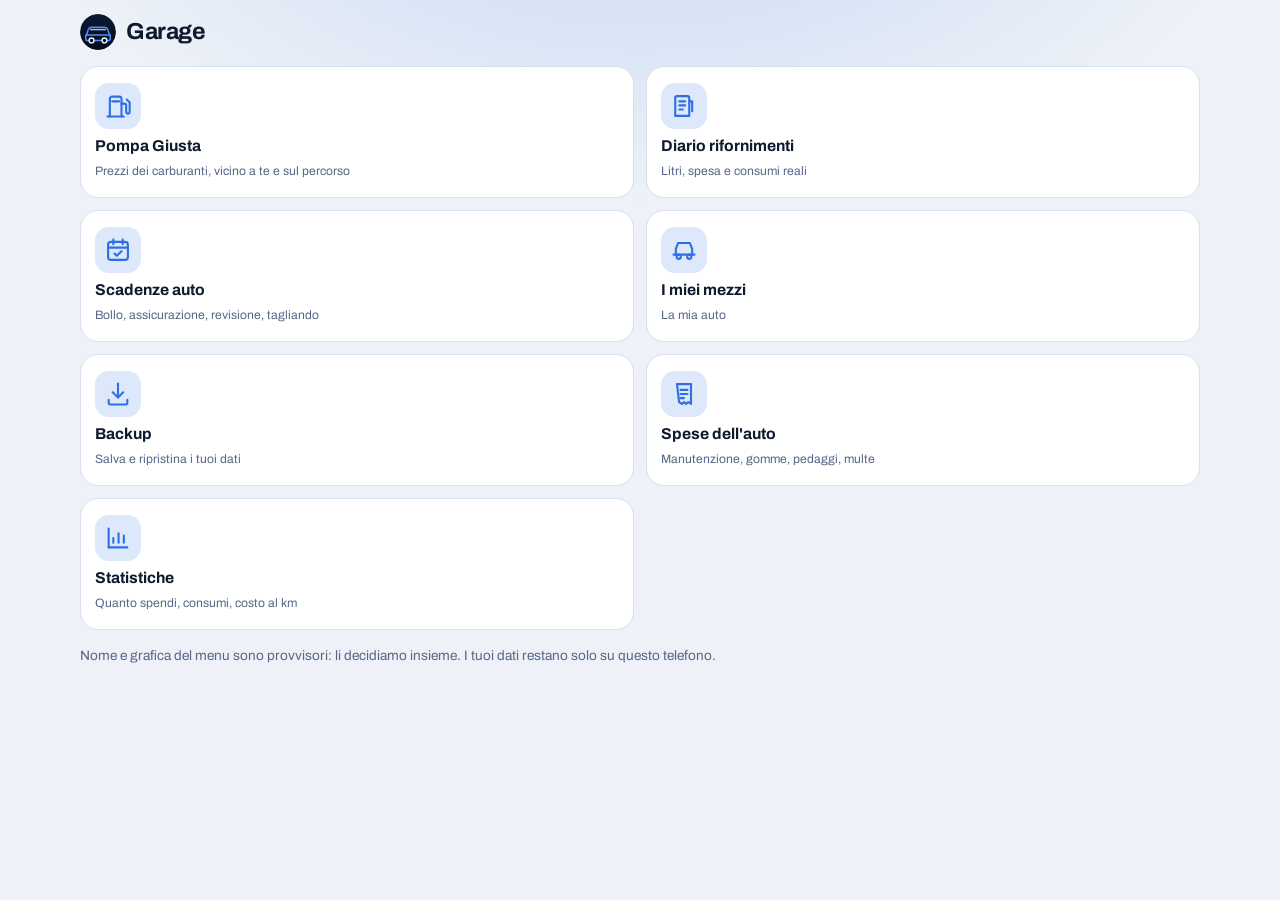
==== garage/index.html @ 1096a1ea "Garage: Rinnovata registra la spesa collegata Co-Authored-By: Claude Sonnet 5.5 <noreply@anthropic.c" ====
<!doctype html>
<html lang="it">
<head>
<meta charset="utf-8">
<meta name="viewport" content="width=device-width,initial-scale=1,viewport-fit=cover">
<title>Garage</title>
<meta name="description" content="Il tuo ambiente per auto e moto: scadenze, carburante e altro.">
<meta name="theme-color" content="#070c16">
<link rel="manifest" href="manifest.webmanifest">
<link rel="icon" href="icon.svg" type="image/svg+xml">
<link rel="apple-touch-icon" href="icons/apple-touch-icon.png">
<meta name="apple-mobile-web-app-title" content="Garage">
<link rel="preload" href="../fonts/archivo-latin-400-normal.woff2" as="font" type="font/woff2" crossorigin>
<link rel="preload" href="../fonts/archivo-latin-600-normal.woff2" as="font" type="font/woff2" crossorigin>
<script>
/* stessi colori scelti in Pompa Giusta (stesso telefono, stessa memoria) */
(function(){var m='auto',a='blu';try{var t=JSON.parse(localStorage.getItem('pg.theme')||'{}');if(t.mode)m=t.mode;if(t.accent)a=t.accent}catch(e){}
var d=m==='auto'?(window.matchMedia&&matchMedia('(prefers-color-scheme: light)').matches?'light':'dark'):m;
var r=document.documentElement;r.dataset.theme=d;r.dataset.accent=a})();
</script>
<link rel="stylesheet" href="../style.css">
<link rel="stylesheet" href="garage.css">
</head>
<body class="gg">
<div class="wrap">
  <header class="top">
    <h1><img class="logo" src="icon.svg" alt="" width="36" height="36"><span id="ggTitle">Garage</span></h1>
    <button class="icon-btn" id="btnBack" type="button" aria-label="Torna al menu" hidden><svg viewBox="0 0 24 24" width="20" height="20" fill="none" stroke="currentColor" stroke-width="2" stroke-linecap="round" stroke-linejoin="round" aria-hidden="true"><path d="M15 5l-7 7 7 7"/></svg></button>
  </header>

  <!-- MENU -->
  <section id="vMenu" class="gview">
    <p class="hint" id="menuAlert" hidden></p>
    <div class="gtiles">
      <a class="gtile" href="../">
        <span class="gi"><svg viewBox="0 0 24 24" width="28" height="28" fill="none" stroke="currentColor" stroke-width="1.8" stroke-linecap="round" stroke-linejoin="round" aria-hidden="true"><path d="M5 21V6a2 2 0 0 1 2-2h6a2 2 0 0 1 2 2v15"/><path d="M3 21h14"/><path d="M7 8h6"/><path d="M15 10h2.5a1.5 1.5 0 0 1 1.5 1.5V17a1.5 1.5 0 0 0 3 0V9l-2.5-2.5"/></svg></span>
        <b>Pompa Giusta</b><small>Prezzi dei carburanti, vicino a te e sul percorso</small>
      </a>
      <a class="gtile" href="#diario" id="tileDiario">
        <span class="gi"><svg viewBox="0 0 24 24" width="28" height="28" fill="none" stroke="currentColor" stroke-width="1.8" stroke-linecap="round" stroke-linejoin="round" aria-hidden="true"><path d="M6 3.5h9a1.5 1.5 0 0 1 1.5 1.5v15.5H4.5V5A1.5 1.5 0 0 1 6 3.5z"/><path d="M8 8h5M8 11.5h5M8 15h3"/><path d="M16.5 8H19v8.5"/></svg></span>
        <b>Diario rifornimenti</b><small id="diaSub">Litri, spesa e consumi reali</small>
      </a>
      <a class="gtile" href="#scadenze" id="tileScad">
        <span class="gi"><svg viewBox="0 0 24 24" width="28" height="28" fill="none" stroke="currentColor" stroke-width="1.8" stroke-linecap="round" stroke-linejoin="round" aria-hidden="true"><rect x="3.5" y="5" width="17" height="15.5" rx="2.5"/><path d="M8 3v4M16 3v4M3.5 10h17"/><path d="M9 15l2 2 4-4"/></svg></span>
        <b>Scadenze auto</b><small id="scadSub">Bollo, assicurazione, revisione, tagliando</small><em class="badge" id="scadBadge" hidden></em>
      </a>
      <a class="gtile" href="#mezzi" id="tileMezzi">
        <span class="gi"><svg viewBox="0 0 24 24" width="28" height="28" fill="none" stroke="currentColor" stroke-width="1.8" stroke-linecap="round" stroke-linejoin="round" aria-hidden="true"><path d="M5 16v-5l2-5h10l2 5v5"/><path d="M3 16h18"/><circle cx="7.5" cy="17.8" r="1.8"/><circle cx="16.5" cy="17.8" r="1.8"/></svg></span>
        <b>I miei mezzi</b><small id="mezziSub">Auto e moto</small>
      </a>
      <a class="gtile" href="#backup">
        <span class="gi"><svg viewBox="0 0 24 24" width="28" height="28" fill="none" stroke="currentColor" stroke-width="1.8" stroke-linecap="round" stroke-linejoin="round" aria-hidden="true"><path d="M12 3v12"/><path d="M7.5 10.5L12 15l4.5-4.5"/><path d="M4 17v2.5A1.5 1.5 0 0 0 5.5 21h13a1.5 1.5 0 0 0 1.5-1.5V17"/></svg></span>
        <b>Backup</b><small>Salva e ripristina i tuoi dati</small>
      </a>
      <a class="gtile" href="#spese" id="tileSpese">
        <span class="gi"><svg viewBox="0 0 24 24" width="28" height="28" fill="none" stroke="currentColor" stroke-width="1.8" stroke-linecap="round" stroke-linejoin="round" aria-hidden="true"><path d="M6 3.5h12v17l-2.4-1.6-1.8 1.6-1.8-1.6-1.8 1.6-2.4-1.6z"/><path d="M9 8.5h6M9 12h6"/><path d="M9 15.5h3"/></svg></span>
        <b>Spese dell'auto</b><small id="spesaSub">Manutenzione, gomme, pedaggi, multe</small>
      </a>
      <a class="gtile" href="#statistiche" id="tileStat">
        <span class="gi"><svg viewBox="0 0 24 24" width="28" height="28" fill="none" stroke="currentColor" stroke-width="1.8" stroke-linecap="round" stroke-linejoin="round" aria-hidden="true"><path d="M4 20V4"/><path d="M4 20h16"/><path d="M8 16v-4M12.5 16V8M17 16v-6"/></svg></span>
        <b>Statistiche</b><small id="statSub">Quanto spendi, consumi, costo al km</small>
      </a>
    </div>
    <p class="hint">Nome e grafica del menu sono provvisori: li decidiamo insieme. I tuoi dati restano solo su questo telefono.</p>
  </section>

  <!-- SCADENZE -->
  <section id="vScad" class="gview" hidden>
    <div class="panel vbar" data-vbar></div>
    <p class="verdict" id="scadSum"></p>
    <p class="msg" id="scadMsg" role="status" aria-live="polite"></p>
    <div id="dlList" class="gdl"></div>
    <p class="hint">Imposta la prossima data di ogni scadenza: l'app ti dice quanto manca. Con «Rinnovata» sposti la data avanti del periodo scelto. Gli avvisi compaiono quando apri l'app.</p>
  </section>

  <!-- DIARIO -->
  <section id="vDiario" class="gview" hidden>
    <div class="panel vbar" data-vbar></div>
    <form class="panel og" id="fillForm" autocomplete="off">
      <h3 id="fillTitle">Nuovo rifornimento</h3>
      <div class="grid">
        <div class="field"><span>Data</span><input id="fDate" type="date" required></div>
        <div class="field"><span>Chilometri</span><input id="fKm" type="number" inputmode="numeric" min="0" step="1" placeholder="Contachilometri" required></div>
        <div class="field"><span>Litri</span><input id="fL" type="number" inputmode="decimal" min="0" step="0.01" placeholder="Es. 38,52" required></div>
        <div class="field"><span>Totale pagato (€)</span><input id="fTot" type="number" inputmode="decimal" min="0" step="0.01" placeholder="Es. 72,40" required></div>
        <div class="field"><span>Carburante</span><select id="fFuel"><option value="B">Benzina</option><option value="D">Gasolio</option><option value="G">GPL</option><option value="M">Metano</option></select></div>
        <div class="field"><span>Prezzo calcolato</span><div class="calc" id="fPrice">—</div></div>
        <div class="field wide"><span>Distributore o nota (facoltativo)</span><input id="fNote" type="text" maxlength="60" placeholder="Es. Tamoil Via Aurelia" autocomplete="off"></div>
      </div>
      <label class="tg"><span>Pieno completo<small>Spegni se hai messo solo una parte: i consumi restano giusti</small></span><input type="checkbox" id="fFull" checked></label>
      <div class="inline"><button class="btn" type="submit" id="btnFill">Salva il rifornimento</button><button class="btn ghost" type="button" id="btnFillCancel" hidden>Annulla modifica</button></div>
      <p class="msg" id="fillMsg" role="status" aria-live="polite"></p>
    </form>
    <div class="panel og" id="diaStats" hidden>
      <h3>Riepilogo</h3>
      <div class="gstats" id="statsGrid"></div>
      <p class="hint" id="statsNote"></p>
    </div>
    <div id="fillList" class="fl"></div>
  </section>

  <!-- MEZZI -->
  <section id="vMezzi" class="gview" hidden>
    <div class="panel og">
      <h3>I tuoi mezzi</h3>
      <div class="vlist" id="vehList"></div>
      <button class="btn" id="btnAddVeh" type="button">Aggiungi un mezzo</button>
    </div>
    <div class="panel og">
      <h3>Dati del mezzo selezionato</h3>
      <div class="grid">
        <div class="field wide"><span>Nome</span><input id="vName" type="text" placeholder="Es. Panda, Vespa" maxlength="40" autocomplete="off"></div>
        <div class="field"><span>Tipo</span>
          <div class="seg" id="vType" role="group" aria-label="Tipo"><button type="button" data-t="auto">Auto</button><button type="button" data-t="moto">Moto</button></div></div>
        <div class="field"><span>Targa (facoltativa)</span><input id="vPlate" type="text" placeholder="AB123CD" maxlength="10" autocomplete="off" autocapitalize="characters"></div>
        <div class="field wide"><span>Chilometri attuali (facoltativi)</span><input id="vKm" type="number" inputmode="numeric" min="0" step="1" placeholder="Es. 84500"></div>
      </div>
    </div>
    <div class="panel og">
      <h3>Elimina</h3>
      <p class="hint" id="delHint">Elimina questo mezzo con le sue scadenze e il suo diario dei rifornimenti. Non si può annullare: fai prima un backup se vuoi tenerne una copia.</p>
      <button class="btn ghost danger" id="btnDelVeh" type="button">Elimina questo mezzo</button>
    </div>
  </section>

  <!-- SPESE -->
  <section id="vSpese" class="gview" hidden>
    <div class="panel vbar" data-vbar></div>
    <form class="panel og" id="expForm" autocomplete="off">
      <h3 id="expTitle">Nuova spesa</h3>
      <div class="grid">
        <div class="field"><span>Data</span><input id="eDate" type="date" required></div>
        <div class="field"><span>Importo (€)</span><input id="eAmt" type="number" inputmode="decimal" min="0" step="0.01" placeholder="Es. 120,00" required></div>
        <div class="field wide"><span>Categoria</span><select id="eCat"></select></div>
        <div class="field"><span>Chilometri (facoltativi)</span><input id="eKm" type="number" inputmode="numeric" min="0" step="1" placeholder="Contachilometri"></div>
        <div class="field"><span>Nota (facoltativa)</span><input id="eNote" type="text" maxlength="60" placeholder="Es. Pneumatici invernali" autocomplete="off"></div>
      </div>
      <div class="inline"><button class="btn" type="submit" id="btnExp">Salva la spesa</button><button class="btn ghost" type="button" id="btnExpCancel" hidden>Annulla modifica</button></div>
      <p class="msg" id="expMsg" role="status" aria-live="polite"></p>
    </form>
    <div class="panel og" id="expStats" hidden>
      <h3>Riepilogo</h3>
      <div class="gstats" id="expGrid"></div>
      <p class="hint">Qui ci sono le spese diverse dal carburante. Il carburante lo trovi nel Diario rifornimenti e nelle Statistiche.</p>
    </div>
    <div id="expList" class="fl"></div>
  </section>

  <!-- STATISTICHE -->
  <section id="vStat" class="gview" hidden>
    <div class="panel vbar" data-vbar></div>
    <div class="field"><span>Periodo</span>
      <div class="seg" id="stPeriod" role="group" aria-label="Periodo"><button type="button" data-p="30">30 giorni</button><button type="button" data-p="365">12 mesi</button><button type="button" data-p="all">Sempre</button></div></div>
    <p class="empty" id="stEmpty" hidden>Registra qualche rifornimento o spesa per vedere le statistiche di questo mezzo.</p>
    <div id="stBody" class="gview">
      <div class="gstats" id="stCards"></div>
      <div class="panel og"><h3>Spesa mese per mese</h3><div id="stMonths" class="chart"></div></div>
      <div class="panel og"><h3>Come si divide la spesa</h3><div id="stBreak" class="bars"></div></div>
      <div class="panel og"><h3>Consumo nel tempo</h3><div id="stCons" class="chart"></div></div>
      <p class="hint" id="stNote"></p>
    </div>
  </section>

  <!-- BACKUP -->
  <section id="vBackup" class="gview" hidden>
    <div class="panel og">
      <h3>Salva i tuoi dati</h3>
      <p class="hint">Crea un file con le scadenze del tuo mezzo e tutte le impostazioni di Pompa Giusta (zona, preferiti, colori). Conservalo in un posto sicuro, per esempio nel Drive o inviandolo a te stesso.</p>
      <button class="btn" id="btnExport" type="button">Scarica il file di backup</button>
      <p class="msg" id="expMsg" role="status" aria-live="polite"></p>
    </div>
    <div class="panel og">
      <h3>Ripristina da un file</h3>
      <p class="hint">Scegli un file di backup salvato in precedenza. I dati di questo telefono verranno sostituiti da quelli del file.</p>
      <div class="drop"><span id="impName">Nessun file scelto</span><label class="btn small" for="impFile">Scegli il file</label><input id="impFile" type="file" accept=".json,application/json"></div>
      <button class="btn ghost" id="btnImport" type="button" hidden>Sostituisci i dati con quelli del file</button>
      <p class="msg" id="impMsg" role="status" aria-live="polite"></p>
    </div>
  </section>
</div>
<script src="garage.js"></script>
</body>
</html>
---- style.css ----
/* Pompa Giusta
   Impianto: barra di navigazione in alto, filtri comuni, poi la vista scelta (zona, vicino a me, percorso).
   Elemento forte: il prezzo su display scuro da pompa. Tutto il resto resta neutro. */
:root{
  color-scheme:light;
  --bg:#eef2f8; --surface:#ffffff; --ink:#0f1a2e; --muted:#566684; --line:#d6dfee;
  --accent:#2f6fe4; --accent-ink:#ffffff;
  --good:#17743f; --good-bg:#dcf0e4; --warn:#8a5f00; --warn-bg:#f6ebc7; --bad:#a82f26; --bad-bg:#f6dad6;
  --bar:#b7c7e6; --bar-hi:#2f6fe4; --chip:#e4ebf7; --glow:47,111,228; --hero-end:#fff; --panel-solid:#fff;
  --lcd-bg:#0b1424; --lcd-fg:#ffcf5c;
  --font-ui:'Archivo',system-ui,-apple-system,'Segoe UI',sans-serif;
  --font-num:'IBM Plex Mono',ui-monospace,'SFMono-Regular',Menlo,monospace;
}
@media (prefers-color-scheme: dark){:root:not([data-theme="light"]){
  color-scheme:dark;
  --bg:#070c16; --surface:#0e1626; --ink:#e8eefb; --muted:#8a98b4; --line:rgba(255,255,255,.07);
  --accent:#4c8df6; --accent-ink:#ffffff;
  --good:#5fd08f; --good-bg:#0e2a24; --warn:#e5b94a; --warn-bg:#2d2610; --bad:#f0877d; --bad-bg:#331a1e;
  --bar:#27385c; --bar-hi:#4c8df6; --chip:#16223a; --glow:76,141,246; --hero-end:rgba(14,22,38,.92); --panel-solid:#0e1626;}}
:root[data-theme="dark"]{
  color-scheme:dark;
  --bg:#070c16; --surface:#0e1626; --ink:#e8eefb; --muted:#8a98b4; --line:rgba(255,255,255,.07);
  --accent:#4c8df6; --accent-ink:#ffffff;
  --good:#5fd08f; --good-bg:#0e2a24; --warn:#e5b94a; --warn-bg:#2d2610; --bad:#f0877d; --bad-bg:#331a1e;
  --bar:#27385c; --bar-hi:#4c8df6; --chip:#16223a; --glow:76,141,246; --hero-end:rgba(14,22,38,.92); --panel-solid:#0e1626;}

*{box-sizing:border-box}
html{-webkit-text-size-adjust:100%}
body{margin:0;background:var(--bg);color:var(--ink);font:15px/1.45 var(--font-ui);
  padding-inline:16px;padding-block:calc(env(safe-area-inset-top,0px) + 18px) calc(env(safe-area-inset-bottom,0px) + 48px)}
.wrap{max-width:1120px;margin-inline:auto;display:flex;flex-direction:column;gap:16px}
h1,h2,h3{margin:0;text-wrap:balance}
:focus-visible{outline:2px solid var(--accent);outline-offset:2px}
button,select,input{font:inherit;color:inherit}
[hidden]{display:none!important}
.num{font-family:var(--font-num);font-variant-numeric:tabular-nums}

header.top{display:flex;flex-wrap:wrap;gap:10px 20px;align-items:flex-end;justify-content:space-between}
header.top h1{display:flex;align-items:center;gap:10px;font-size:1.9rem;font-weight:700;letter-spacing:-.02em;line-height:1.1}
header.top p{margin:4px 0 0;color:var(--muted);max-width:46ch}
.status{display:flex;flex-wrap:wrap;gap:8px;align-items:center}
.chip{display:inline-flex;align-items:center;border:1px solid var(--line);background:var(--surface);border-radius:999px;padding:5px 12px;font-size:.82rem;color:var(--muted)}
.chip.warn{border-color:var(--warn);color:var(--warn);background:var(--warn-bg)}
.btn{background:var(--accent);color:var(--accent-ink);border:0;border-radius:8px;padding:9px 14px;font-weight:600;cursor:pointer;text-decoration:none;display:inline-block;text-align:center}
.btn.ghost{background:transparent;color:var(--accent);border:1px solid var(--accent)}
.btn:disabled{opacity:.45;cursor:not-allowed}
.btn.small{padding:6px 10px;font-size:.85rem}
a{color:var(--accent)}

.tabs{display:flex;gap:6px;background:var(--surface);border:1px solid var(--line);border-radius:12px;padding:5px}
.tabs button{flex:1;border:0;background:transparent;border-radius:8px;padding:10px 6px;font-weight:600;cursor:pointer;color:var(--muted);min-width:0}
.tabs button.on{background:var(--accent);color:var(--accent-ink)}

.panel{background:var(--surface);border:1px solid var(--line);border-radius:12px;padding:14px;display:flex;flex-direction:column;gap:10px;min-width:0}
.panel h3{font-size:.95rem}
.hint{margin:0;color:var(--muted);font-size:.85rem}
.grid{display:grid;gap:12px;grid-template-columns:repeat(auto-fit,minmax(150px,1fr))}
.field{display:flex;flex-direction:column;gap:5px;min-width:0}
.field>span{font-size:.72rem;letter-spacing:.06em;text-transform:uppercase;color:var(--muted);font-weight:600}
.field.wide{grid-column:span 2}
@media (max-width:520px){.field.wide{grid-column:1/-1}}
select,input[type=number],input[type=text]{width:100%;background:var(--bg);border:1px solid var(--line);border-radius:8px;padding:9px 10px;min-width:0}
.seg{display:flex;border:1px solid var(--line);border-radius:8px;overflow:hidden;background:var(--bg)}
.seg button{flex:1;border:0;background:transparent;padding:9px 6px;cursor:pointer;font-weight:500;min-width:0}
.seg button+button{border-left:1px solid var(--line)}
.seg button.on{background:var(--accent);color:var(--accent-ink);font-weight:600}
.seg button:disabled{opacity:.4;cursor:not-allowed}
.chips{display:flex;flex-wrap:wrap;gap:6px}
.chips button{border:1px solid var(--line);background:var(--bg);border-radius:999px;padding:6px 12px;cursor:pointer;font-size:.85rem}
.chips button.on{background:var(--accent);color:var(--accent-ink);border-color:var(--accent);font-weight:600}

.summary{display:grid;gap:12px;grid-template-columns:repeat(auto-fit,minmax(170px,1fr))}
.tile{background:var(--surface);border:1px solid var(--line);border-radius:12px;padding:12px 14px;display:flex;flex-direction:column;gap:2px;min-width:0}
.tile small{color:var(--muted);font-size:.78rem}
.tile b{font-size:1.45rem;font-family:var(--font-num);font-weight:600;font-variant-numeric:tabular-nums}
.tile em{font-style:normal;color:var(--muted);font-size:.8rem}
.verdict{background:var(--surface);border:1px solid var(--line);border-radius:12px;padding:12px 14px;margin:0}

.layout{display:grid;grid-template-columns:minmax(0,1.55fr) minmax(0,1fr);gap:20px;align-items:start}
@media (max-width:880px){.layout{grid-template-columns:minmax(0,1fr)}}
.side{display:flex;flex-direction:column;gap:16px;position:sticky;top:12px}
@media (max-width:880px){.side{position:static}}
svg.chart{width:100%;height:auto;display:block}
svg .bar{fill:var(--bar)} svg .bar.hi{fill:var(--bar-hi)}
svg .lbl{fill:var(--muted);font:11px var(--font-num)}
svg .lbl.strong{fill:var(--ink);font-weight:600}
svg .avgline{stroke:var(--ink);stroke-width:1.5;stroke-dasharray:4 3}
svg .mark{fill:var(--accent)}
svg .l-reg{stroke:var(--accent);fill:none;stroke-width:2.2}
svg .l-nat{stroke:var(--muted);fill:none;stroke-width:1.6;stroke-dasharray:3 3}
svg .dot{fill:var(--accent)}
svg .axis{stroke:var(--line);stroke-width:1}

ul.list{list-style:none;margin:0;padding:0;display:flex;flex-direction:column;gap:8px}
.row{background:var(--surface);border:1px solid var(--line);border-radius:12px;display:block;min-width:0}
.row.open{border-color:var(--accent);box-shadow:0 0 0 1px var(--accent)}
.row .main{padding:10px;display:grid;grid-template-columns:auto minmax(0,1fr) auto;gap:12px;align-items:center;cursor:pointer}
.lcd{background:var(--lcd-bg);color:var(--lcd-fg);border-radius:8px;padding:8px 10px;display:flex;align-items:baseline;gap:5px;font-family:var(--font-num);min-width:104px;justify-content:center}
.lcd span{font-size:1.45rem;font-weight:600;letter-spacing:.02em}
.lcd small{font-size:.7rem;opacity:.75}
.rank{font-size:.72rem;color:var(--muted);font-family:var(--font-num);display:block;margin-bottom:2px}
.info{min-width:0;display:flex;flex-direction:column;gap:2px}
.info b{font-weight:600;overflow-wrap:anywhere}
.info span.l{color:var(--muted);font-size:.85rem;overflow-wrap:anywhere}
.info .extra{font-size:.82rem;color:var(--ink)}
.sv{display:flex;flex-wrap:wrap;gap:4px;margin-top:2px}
.sv i{font-style:normal;font-size:.72rem;background:var(--chip);border-radius:6px;padding:2px 6px;color:var(--ink)}
.delta{display:flex;flex-direction:column;align-items:flex-end;gap:2px;border-radius:8px;padding:6px 10px;text-align:right}
.delta strong{font-family:var(--font-num);font-size:.95rem;font-variant-numeric:tabular-nums}
.delta span{font-size:.75rem;font-weight:600}
.delta em{font-style:normal;font-size:.75rem;opacity:.85}
.delta.good{background:var(--good-bg);color:var(--good)}
.delta.warn{background:var(--warn-bg);color:var(--warn)}
.delta.bad{background:var(--bad-bg);color:var(--bad)}
@media (max-width:560px){
  .row .main{grid-template-columns:auto minmax(0,1fr)}
  .delta{grid-column:1/-1;flex-direction:row;justify-content:space-between;align-items:center;text-align:left}
}
.detail{border-top:1px solid var(--line);padding:12px 10px;display:flex;flex-direction:column;gap:10px}
.svgrid{display:grid;gap:6px 14px;grid-template-columns:repeat(auto-fit,minmax(170px,1fr))}
.svgrid label{display:flex;gap:8px;align-items:center;font-size:.88rem}
.svgrid input{width:18px;height:18px;accent-color:var(--accent)}
.acts{display:flex;flex-wrap:wrap;gap:8px}
.empty{background:var(--surface);border:1px dashed var(--line);border-radius:12px;padding:24px;text-align:center;color:var(--muted)}
.more{align-self:center;margin-top:10px}
.center{display:flex;justify-content:center}

.msg{min-height:1.3em;font-size:.9rem;color:var(--muted);margin:0}
.msg.err{color:var(--bad)}
#map{height:320px;border-radius:12px;border:1px solid var(--line);overflow:hidden;background:var(--bg)}
.leaflet-container{font-family:var(--font-ui)}
.row-inputs{display:grid;gap:10px;grid-template-columns:repeat(auto-fit,minmax(220px,1fr))}
.inline{display:flex;flex-wrap:wrap;gap:8px;align-items:center}

.drop{border:1.5px dashed var(--line);border-radius:10px;padding:14px;display:flex;flex-wrap:wrap;gap:10px 16px;align-items:center;justify-content:space-between}
.drop.over{border-color:var(--accent)}
input[type=file]{display:none}
footer{color:var(--muted);font-size:.8rem;max-width:90ch}
@media (prefers-reduced-motion:reduce){*{transition:none!important;animation:none!important}}

.logo{width:36px;height:36px;border-radius:50%;flex:none}

/* ---- Restyling "Linear-like" ---- */
body{background:radial-gradient(900px 520px at 50% -160px,rgba(var(--glow),.22),transparent 70%),var(--bg);background-attachment:fixed}
.panel,.tile,.verdict,.row,.tabs{box-shadow:0 1px 0 rgba(255,255,255,.03) inset}
.row{transition:border-color .15s,background .15s,box-shadow .15s}
.row:hover{border-color:rgba(var(--glow),.35)}
.row.open{border-color:rgba(var(--glow),.6);box-shadow:0 0 18px rgba(var(--glow),.12)}
.tabs button,.seg button,.chips button,.btn{transition:background .15s,color .15s,border-color .15s,box-shadow .15s}
.tabs button.on,.btn{box-shadow:0 0 14px rgba(var(--glow),.22)}
.btn.ghost{box-shadow:none}
select,input[type=number],input[type=text]{transition:border-color .15s,box-shadow .15s}
select:focus,input:focus{outline:none;border-color:rgba(var(--glow),.6);box-shadow:0 0 0 3px rgba(var(--glow),.14)}
.lcd{border:1px solid rgba(255,207,92,.18);box-shadow:0 0 16px rgba(255,207,92,.07) inset}
.chip{background:transparent}
.field>span{letter-spacing:.08em;font-size:.68rem}

/* spazio tra i blocchi di ogni vista */
.view{display:flex;flex-direction:column;gap:16px}
.view>*{margin-block:0}
/* distintivo della bandiera */
.info b{display:flex;align-items:center;gap:8px}
.bd{flex:none;width:26px;height:26px;border-radius:50%;display:inline-grid;place-items:center;font:700 .62rem/1 var(--font-ui);letter-spacing:.02em;border:1px solid rgba(255,255,255,.18)}

.when{display:block;margin-top:4px;text-align:center;font-size:.72rem;color:var(--muted)}
.when.old{color:var(--warn);font-weight:600}

/* ---- Nuovo disegno: intestazione, scheda grande, navigazione in basso ---- */
body{padding-block:calc(env(safe-area-inset-top,0px) + 14px) calc(env(safe-area-inset-bottom,0px) + 104px)}
header.top{flex-wrap:nowrap;align-items:center;justify-content:space-between}
header.top h1{font-size:1.45rem}
.icon-btn{width:38px;height:38px;border-radius:50%;border:1px solid var(--line);background:var(--surface);color:var(--muted);font:600 1rem var(--font-num);cursor:pointer}
.status{margin-top:-6px}

.tabs{position:fixed;left:50%;transform:translateX(-50%);bottom:calc(env(safe-area-inset-bottom,0px) + 12px);z-index:900;
  width:min(520px,calc(100% - 24px));border-radius:26px;padding:6px;gap:4px;
  background:color-mix(in srgb,var(--surface) 88%,transparent);-webkit-backdrop-filter:blur(14px);backdrop-filter:blur(14px);
  border:1px solid var(--line);box-shadow:0 10px 30px rgba(0,0,0,.35)}
.tabs button{display:flex;flex-direction:column;align-items:center;gap:3px;border-radius:20px;padding:8px 4px;font-size:.72rem;font-weight:500;background:transparent}
.tabs button.on{background:color-mix(in srgb,var(--accent) 20%,transparent);color:var(--ink);box-shadow:none}
.tabs button.on svg{color:var(--accent)}

.summary{display:block}
.hero{position:relative;overflow:hidden;border-radius:22px;padding:20px 18px 16px;border:1px solid var(--line);
  background:radial-gradient(120% 140% at 50% 0%,rgba(var(--glow),.38),var(--hero-end) 62%),var(--surface);
  display:flex;flex-direction:column;align-items:center;gap:6px;text-align:center}
.hero .kick{color:var(--muted);font-size:.8rem;letter-spacing:.04em}
.hero .big{font-size:3.1rem;font-weight:600;line-height:1.05;color:var(--ink);letter-spacing:-.01em}
.hero .big span{font-size:1rem;color:var(--muted);margin-left:6px;font-weight:500}
.hero .dl{font-size:.85rem;font-weight:600;border-radius:999px;padding:4px 12px}
.hero .dl.good{background:var(--good-bg);color:var(--good)}
.hero .dl.bad{background:var(--bad-bg);color:var(--bad)}
.hero .dl.warn{background:var(--warn-bg);color:var(--warn)}
.hero .two{display:grid;grid-template-columns:1fr 1fr;gap:12px;width:100%;margin-top:10px;padding-top:12px;border-top:1px solid var(--line);text-align:left}
.hero .two small{display:block;color:var(--muted);font-size:.74rem}
.hero .two b{font-size:1.25rem;font-weight:600}
.verdict{font-size:.92rem;color:var(--muted)}

.chips.scroll{flex-wrap:nowrap;overflow-x:auto;scrollbar-width:none;margin-inline:-14px;padding-inline:14px;-webkit-overflow-scrolling:touch}
.chips.scroll::-webkit-scrollbar{display:none}
.chips.scroll button{flex:none;white-space:nowrap}
details.opt{border-top:1px solid var(--line);padding-top:10px}
details.opt>summary{cursor:pointer;color:var(--muted);font-size:.85rem;list-style:none}
details.opt>summary::before{content:"+ ";color:var(--accent);font-weight:700}
details.opt[open]>summary::before{content:"− "}
details.opt>.grid,details.opt>.chips{margin-top:10px}
.seg{border-radius:999px;padding:3px;gap:2px}
.seg button{border-radius:999px;border-left:0!important}
.chips button{border-radius:999px}
.btn,.acts .btn{border-radius:999px}
.row,.panel,.verdict{border-radius:18px}

/* ---- Caratteri dentro l'app (niente scatti al caricamento) ---- */
@font-face{font-family:'Archivo';font-weight:400;font-style:normal;font-display:swap;src:url(fonts/archivo-latin-400-normal.woff2) format('woff2')}
@font-face{font-family:'Archivo';font-weight:500;font-style:normal;font-display:swap;src:url(fonts/archivo-latin-500-normal.woff2) format('woff2')}
@font-face{font-family:'Archivo';font-weight:600;font-style:normal;font-display:swap;src:url(fonts/archivo-latin-600-normal.woff2) format('woff2')}
@font-face{font-family:'Archivo';font-weight:700;font-style:normal;font-display:swap;src:url(fonts/archivo-latin-700-normal.woff2) format('woff2')}
@font-face{font-family:'IBM Plex Mono';font-weight:500;font-style:normal;font-display:swap;src:url(fonts/ibm-plex-mono-latin-500-normal.woff2) format('woff2')}
@font-face{font-family:'IBM Plex Mono';font-weight:600;font-style:normal;font-display:swap;src:url(fonts/ibm-plex-mono-latin-600-normal.woff2) format('woff2')}

/* ---- Spazio riservato mentre i prezzi arrivano ---- */
.hero{min-height:228px}
#verdictText{min-height:96px}
.skel{position:relative;overflow:hidden}
.skel::after{content:"";position:absolute;inset:0;background:linear-gradient(100deg,transparent 30%,rgba(255,255,255,.07) 50%,transparent 70%);animation:shimmer 1.4s infinite}
li.row.skel{height:210px;list-style:none}
@keyframes shimmer{from{transform:translateX(-100%)}to{transform:translateX(100%)}}

/* ---- Aspetto: pulsanti in alto e finestra di scelta ---- */
.hbtns{display:flex;gap:8px}
.icon-btn svg{display:block;margin:auto}
.swatches{display:grid;grid-template-columns:repeat(4,1fr);gap:12px 8px}
.swatches button{display:flex;flex-direction:column;align-items:center;gap:6px;border:0;background:transparent;cursor:pointer;font-size:.72rem;color:var(--muted);padding:0;min-width:0}
.swatches i{width:52px;height:52px;border-radius:50%;border:2px solid var(--line);display:block;background-size:cover}
.swatches button.on{color:var(--ink);font-weight:600}
.swatches button.on i{border-color:var(--accent);box-shadow:0 0 0 3px rgba(var(--glow),.3)}

/* ---- Colori personalizzati ---- */
:root{
--camo-bosco:url('data:image/svg+xml,%3Csvg xmlns=%22http://www.w3.org/2000/svg%22 width=%22520%22 height=%22520%22 viewBox=%220 0 520 520%22%3E%3Crect width=%22100%25%22 height=%22100%25%22 fill=%22%232b3519%22/%3E%3Cdefs%3E%3Cg id=%22b%22%3E%3Cpath d=%22M528.5 498.8 C521.1 508.1 497.4 506.8 482.2 508.8 C467.1 510.8 449.5 516.9 437.5 510.7 C425.4 504.4 419.3 483.3 409.9 471.4 C400.5 459.5 382.4 449.0 381.0 439.2 C379.7 429.4 395.9 422.7 401.9 412.8 C407.8 402.8 406.1 386.8 416.7 379.5 C427.2 372.1 450.2 363.8 465.2 368.8 C480.2 373.7 496.5 395.3 506.8 409.3 C517.0 423.2 523.2 437.7 526.8 452.6 C530.5 467.5 536.0 489.4 528.5 498.8 Z%22 fill=%22%233a4a22%22/%3E%3Cpath d=%22M560.0 351.8 C561.8 366.8 580.7 398.8 568.9 407.0 C557.1 415.3 514.4 407.0 489.3 401.4 C464.3 395.9 429.3 386.6 418.7 373.8 C408.1 361.0 421.2 339.8 425.6 324.8 C430.1 309.7 431.0 288.7 445.2 283.8 C459.4 278.8 491.9 289.4 510.7 294.9 C529.6 300.5 549.9 307.6 558.1 317.1 C566.3 326.5 558.2 336.8 560.0 351.8 Z%22 fill=%22%233a4a22%22/%3E%3Cpath d=%22M241.0 460.6 C234.8 457.8 237.1 409.0 234.0 392.6 C231.0 376.1 225.7 376.6 222.9 361.8 C220.2 347.1 213.8 319.9 217.7 304.2 C221.7 288.6 238.0 270.9 246.6 267.7 C255.3 264.4 261.0 283.9 269.6 284.8 C278.1 285.8 294.3 266.0 298.0 273.4 C301.8 280.8 294.3 313.3 292.2 329.3 C290.2 345.2 289.3 355.8 285.7 369.1 C282.2 382.5 278.5 394.2 271.1 409.4 C263.6 424.6 247.2 463.4 241.0 460.6 Z%22 fill=%22%231a2011%22/%3E%3Cpath d=%22M555.5 450.1 C554.6 466.6 547.3 495.5 534.0 502.9 C520.7 510.4 492.3 502.1 475.6 494.7 C459.0 487.3 437.4 472.3 434.3 458.6 C431.2 444.8 447.1 426.9 457.0 412.3 C466.9 397.7 479.8 372.4 493.6 371.0 C507.4 369.6 529.6 390.8 539.9 404.0 C550.2 417.2 556.5 433.6 555.5 450.1 Z%22 fill=%22%2346562a%22/%3E%3Cpath d=%22M230.4 503.3 C228.7 518.6 220.3 534.8 207.9 544.3 C195.5 553.8 169.0 564.4 156.1 560.1 C143.3 555.7 136.8 532.2 130.8 518.1 C124.9 504.1 115.8 490.6 120.3 476.0 C124.8 461.3 141.4 434.1 157.8 430.3 C174.1 426.4 206.3 440.6 218.4 452.7 C230.5 464.9 232.2 488.0 230.4 503.3 Z%22 fill=%22%231a2011%22/%3E%3Cpath d=%22M200.7 121.5 C194.4 118.9 228.0 96.5 240.9 84.1 C253.8 71.7 260.2 55.3 278.1 47.2 C295.9 39.0 328.9 39.8 348.1 35.3 C367.2 30.8 372.6 26.2 392.9 20.2 C413.3 14.1 464.3 -3.8 470.3 -1.0 C476.3 1.8 444.3 24.9 429.1 36.9 C413.9 48.9 397.0 62.8 379.0 71.1 C361.0 79.3 337.8 81.7 321.1 86.5 C304.4 91.2 298.8 93.7 278.7 99.5 C258.6 105.3 207.0 124.0 200.7 121.5 Z%22 fill=%22%233a4a22%22/%3E%3Cpath d=%22M212.3 420.3 C214.8 429.4 222.0 448.4 209.8 450.2 C197.6 452.0 160.5 435.5 139.2 431.0 C117.9 426.6 100.3 429.7 82.2 423.4 C64.1 417.1 32.9 401.2 30.6 393.2 C28.4 385.2 58.7 382.2 68.7 375.3 C78.8 368.4 74.8 354.9 91.2 351.8 C107.6 348.8 149.8 349.8 167.1 357.1 C184.4 364.4 187.3 385.0 194.8 395.5 C202.4 406.1 209.8 411.2 212.3 420.3 Z%22 fill=%22%233a4a22%22/%3E%3Cpath d=%22M191.8 145.8 C192.5 157.0 171.3 167.4 152.5 160.5 C133.6 153.6 104.4 121.6 78.7 104.2 C53.1 86.9 13.5 72.2 -1.3 56.3 C-16.1 40.4 -18.2 15.9 -9.9 8.9 C-1.7 1.9 27.3 7.3 48.0 14.3 C68.8 21.4 98.0 38.1 114.7 51.2 C131.3 64.4 135.1 77.4 147.9 93.2 C160.8 109.0 191.0 134.6 191.8 145.8 Z%22 fill=%22%233a4a22%22/%3E%3Cpath d=%22M249.5 186.8 C239.7 178.8 237.4 172.8 228.8 164.3 C220.3 155.9 197.5 145.7 198.3 136.2 C199.2 126.7 224.7 116.4 233.9 107.5 C243.0 98.7 244.1 89.8 253.0 83.0 C261.8 76.2 274.7 67.0 287.0 66.7 C299.4 66.5 320.0 71.1 327.2 81.5 C334.3 92.0 333.7 115.8 330.1 129.4 C326.6 143.0 313.0 149.4 305.9 163.2 C298.9 177.0 297.4 208.2 288.0 212.1 C278.6 216.1 259.4 194.8 249.5 186.8 Z%22 fill=%22%2346562a%22/%3E%3Cpath d=%22M449.4 73.0 C449.4 79.2 445.2 88.1 435.9 86.4 C426.6 84.8 406.6 70.0 393.5 63.3 C380.4 56.6 371.5 54.9 357.5 46.5 C343.5 38.1 318.9 23.8 309.5 12.9 C300.1 2.1 295.9 -13.6 301.1 -18.7 C306.2 -23.7 326.7 -19.5 340.4 -17.4 C354.1 -15.2 368.9 -12.7 383.3 -5.9 C397.8 1.0 418.2 14.4 427.0 23.6 C435.8 32.9 432.6 41.2 436.3 49.4 C440.1 57.7 449.5 66.9 449.4 73.0 Z%22 fill=%22%235e4b30%22/%3E%3Cpath d=%22M582.0 253.7 C577.5 268.8 562.4 280.6 547.8 291.7 C533.2 302.9 512.7 320.5 494.2 320.5 C475.6 320.5 458.8 300.7 436.6 292.0 C414.3 283.3 363.2 279.0 360.5 268.2 C357.7 257.5 407.5 241.1 420.1 227.6 C432.7 214.1 422.2 195.8 436.1 187.2 C450.1 178.5 480.8 173.2 503.9 175.5 C527.0 177.8 561.8 187.9 574.8 200.9 C587.8 213.9 586.5 238.6 582.0 253.7 Z%22 fill=%22%2346562a%22/%3E%3Cpath d=%22M480.5 492.7 C482.4 503.2 469.4 524.2 457.9 526.4 C446.4 528.7 425.3 509.6 411.6 506.4 C397.9 503.1 381.7 511.9 375.9 507.1 C370.0 502.2 379.1 487.7 376.4 477.3 C373.7 467.0 356.5 452.0 359.8 444.9 C363.1 437.8 385.3 434.1 396.3 434.8 C407.3 435.5 417.4 444.2 425.8 448.9 C434.1 453.7 437.4 456.0 446.5 463.3 C455.6 470.6 478.6 482.2 480.5 492.7 Z%22 fill=%22%235e4b30%22/%3E%3Cpath d=%22M265.2 590.5 C260.3 583.0 264.5 568.3 265.6 554.8 C266.6 541.4 261.5 522.0 271.4 509.9 C281.4 497.8 308.8 495.4 325.5 482.1 C342.1 468.9 363.3 432.4 371.6 430.3 C379.9 428.3 369.2 462.4 375.2 469.7 C381.1 476.9 406.3 465.0 407.3 473.7 C408.3 482.4 392.3 508.1 381.1 521.8 C370.0 535.5 355.0 542.9 340.5 555.9 C326.1 569.0 307.2 594.3 294.6 600.0 C282.1 605.8 270.0 598.1 265.2 590.5 Z%22 fill=%22%2346562a%22/%3E%3Cpath d=%22M449.2 403.7 C445.7 406.3 428.3 391.3 419.8 385.3 C411.2 379.4 407.7 375.3 398.1 368.1 C388.5 360.8 369.3 352.5 362.3 342.1 C355.2 331.7 354.7 314.1 355.7 305.7 C356.8 297.3 363.9 296.8 368.4 291.7 C372.9 286.7 375.1 271.6 382.7 275.5 C390.3 279.3 404.0 303.4 414.1 314.9 C424.2 326.4 438.7 335.1 443.2 344.3 C447.7 353.5 439.9 360.0 440.9 369.9 C441.9 379.8 452.7 401.2 449.2 403.7 Z%22 fill=%22%233a4a22%22/%3E%3Cpath d=%22M394.6 479.8 C387.3 476.6 385.3 455.8 382.5 439.5 C379.6 423.1 373.6 405.6 377.5 381.6 C381.4 357.6 393.6 314.2 405.9 295.2 C418.2 276.2 440.2 263.5 451.3 267.6 C462.4 271.6 469.3 296.6 472.6 319.8 C476.0 343.0 479.1 383.5 471.3 406.7 C463.6 429.8 438.9 446.5 426.1 458.7 C413.3 470.8 401.9 483.0 394.6 479.8 Z%22 fill=%22%233a4a22%22/%3E%3Cpath d=%22M51.6 357.9 C40.5 358.1 26.9 344.3 19.5 324.9 C12.0 305.6 4.8 268.4 6.8 241.8 C8.8 215.3 21.8 179.8 31.4 165.7 C40.9 151.6 52.7 158.2 64.2 157.2 C75.7 156.2 95.6 144.8 100.6 159.8 C105.5 174.8 96.5 220.0 94.0 247.3 C91.5 274.6 92.7 305.2 85.7 323.6 C78.6 342.1 62.6 357.7 51.6 357.9 Z%22 fill=%22%235e4b30%22/%3E%3Cpath d=%22M384.7 220.4 C380.6 228.2 342.2 215.3 319.6 210.0 C296.9 204.7 268.3 202.8 249.0 188.6 C229.7 174.3 208.2 142.7 203.6 124.5 C199.0 106.4 205.0 79.0 221.4 79.5 C237.7 80.0 281.4 113.4 301.8 127.4 C322.2 141.4 330.0 147.9 343.8 163.4 C357.6 178.9 388.7 212.7 384.7 220.4 Z%22 fill=%22%231a2011%22/%3E%3Cpath d=%22M424.6 448.5 C417.5 443.2 422.9 414.0 432.0 396.0 C441.0 378.0 464.5 356.7 478.8 340.3 C493.0 323.9 501.8 310.9 517.5 297.8 C533.3 284.8 565.3 259.1 573.2 262.1 C581.2 265.0 571.1 295.0 565.0 315.7 C558.9 336.5 551.7 367.7 536.6 386.4 C521.6 405.1 493.4 417.5 474.7 427.9 C456.0 438.2 431.7 453.8 424.6 448.5 Z%22 fill=%22%231a2011%22/%3E%3Cpath d=%22M177.9 443.6 C166.7 432.1 151.5 426.4 147.3 413.8 C143.1 401.2 145.0 381.2 152.8 368.2 C160.5 355.3 179.9 335.5 194.1 336.2 C208.2 336.9 225.5 360.3 237.6 372.6 C249.7 384.8 262.2 394.6 266.7 409.6 C271.3 424.6 273.7 450.3 265.0 462.5 C256.3 474.7 229.0 485.9 214.5 482.7 C200.0 479.6 189.1 455.1 177.9 443.6 Z%22 fill=%22%235e4b30%22/%3E%3Cpath d=%22M181.7 382.4 C176.2 368.5 193.8 345.0 198.9 331.1 C204.0 317.3 204.0 306.9 212.1 299.2 C220.3 291.6 237.7 282.7 247.9 285.3 C258.2 287.9 266.5 304.4 273.7 314.8 C280.8 325.2 288.4 332.9 290.9 347.6 C293.3 362.3 298.3 391.9 288.4 403.0 C278.5 414.1 249.3 417.6 231.6 414.1 C213.8 410.7 187.1 396.2 181.7 382.4 Z%22 fill=%22%231a2011%22/%3E%3Cpath d=%22M509.7 512.5 C502.9 512.8 494.4 504.2 484.3 498.6 C474.2 493.0 456.6 490.9 449.2 478.8 C441.8 466.7 445.4 444.7 439.9 426.0 C434.4 407.3 415.3 374.7 416.5 366.5 C417.6 358.3 437.2 369.0 447.0 376.7 C456.8 384.5 465.3 401.7 475.1 412.9 C484.9 424.0 497.5 429.7 505.9 443.7 C514.2 457.7 524.7 485.4 525.3 496.8 C526.0 508.3 516.6 512.2 509.7 512.5 Z%22 fill=%22%231a2011%22/%3E%3Cpath d=%22M169.3 532.1 C169.0 524.5 166.2 518.1 172.0 509.6 C177.8 501.1 188.3 486.5 204.1 481.3 C219.9 476.2 244.2 480.0 266.8 478.6 C289.4 477.2 323.8 469.1 339.6 472.8 C355.4 476.6 362.0 491.1 361.4 501.1 C360.9 511.1 347.7 522.0 336.5 532.9 C325.3 543.9 313.9 560.7 294.1 566.9 C274.3 573.2 237.7 572.4 217.7 570.4 C197.6 568.4 181.8 561.5 173.8 555.1 C165.7 548.7 169.6 539.6 169.3 532.1 Z%22 fill=%22%235e4b30%22/%3E%3Cpath d=%22M488.3 510.0 C481.5 511.7 470.3 507.8 466.6 497.5 C462.9 487.2 462.9 461.9 465.9 448.1 C468.9 434.3 478.5 421.5 484.7 414.7 C490.8 408.0 496.3 408.4 502.8 407.8 C509.3 407.2 519.3 402.9 523.8 411.2 C528.4 419.4 532.7 444.4 530.0 457.2 C527.3 469.9 514.5 478.8 507.5 487.6 C500.6 496.4 495.2 508.3 488.3 510.0 Z%22 fill=%22%233a4a22%22/%3E%3Cpath d=%22M363.7 531.5 C363.0 543.2 340.6 554.9 320.9 562.5 C301.2 570.1 268.3 583.2 245.6 576.8 C222.9 570.5 187.8 540.2 184.7 524.5 C181.7 508.9 212.2 493.6 227.5 483.0 C242.7 472.5 259.9 459.5 276.2 461.0 C292.5 462.5 310.8 480.2 325.4 492.0 C340.0 503.7 364.4 519.7 363.7 531.5 Z%22 fill=%22%233a4a22%22/%3E%3Cpath d=%22M482.3 540.0 C477.3 541.4 474.0 546.9 467.3 544.1 C460.6 541.4 450.1 536.8 442.3 523.4 C434.6 510.0 420.4 476.6 420.9 463.7 C421.3 450.9 439.7 452.5 445.0 446.2 C450.4 439.9 448.8 426.9 452.8 426.1 C456.9 425.2 463.5 435.5 469.4 441.1 C475.2 446.6 481.2 448.3 487.9 459.2 C494.6 470.1 508.2 493.6 509.7 506.4 C511.2 519.1 501.6 530.1 497.0 535.7 C492.4 541.3 487.2 538.6 482.3 540.0 Z%22 fill=%22%233a4a22%22/%3E%3Cpath d=%22M-19.1 470.4 C-32.5 462.8 -45.0 431.2 -35.4 410.8 C-25.8 390.3 16.1 368.2 38.5 347.5 C61.0 326.9 81.3 293.2 99.4 286.9 C117.5 280.5 144.9 291.6 146.9 309.6 C149.0 327.6 128.6 370.4 111.6 394.9 C94.6 419.4 66.6 443.9 44.9 456.5 C23.1 469.1 -5.7 478.0 -19.1 470.4 Z%22 fill=%22%233a4a22%22/%3E%3C/g%3E%3C/defs%3E%3Cuse href=%22%23b%22 x=%22-520%22 y=%22-520%22/%3E%3Cuse href=%22%23b%22 x=%22-520%22 y=%220%22/%3E%3Cuse href=%22%23b%22 x=%22-520%22 y=%22520%22/%3E%3Cuse href=%22%23b%22 x=%220%22 y=%22-520%22/%3E%3Cuse href=%22%23b%22 x=%220%22 y=%220%22/%3E%3Cuse href=%22%23b%22 x=%220%22 y=%22520%22/%3E%3Cuse href=%22%23b%22 x=%22520%22 y=%22-520%22/%3E%3Cuse href=%22%23b%22 x=%22520%22 y=%220%22/%3E%3Cuse href=%22%23b%22 x=%22520%22 y=%22520%22/%3E%3C/svg%3E');
--camo-deserto:url('data:image/svg+xml,%3Csvg xmlns=%22http://www.w3.org/2000/svg%22 width=%22520%22 height=%22520%22 viewBox=%220 0 520 520%22%3E%3Crect width=%22100%25%22 height=%22100%25%22 fill=%22%23b39a6c%22/%3E%3Cdefs%3E%3Cg id=%22b%22%3E%3Cpath d=%22M435.0 462.5 C426.3 470.3 412.7 475.7 396.1 471.1 C379.6 466.4 354.8 454.0 335.9 434.5 C316.9 415.1 281.4 370.3 282.4 354.3 C283.5 338.3 322.2 335.3 342.2 338.6 C362.1 341.8 384.5 359.6 402.2 373.9 C419.8 388.2 442.8 409.7 448.3 424.4 C453.8 439.2 443.7 454.7 435.0 462.5 Z%22 fill=%22%236a5a3a%22/%3E%3Cpath d=%22M271.6 122.3 C262.4 130.8 245.0 130.8 234.5 132.4 C223.9 134.0 220.4 129.5 208.3 131.9 C196.2 134.3 169.0 151.9 161.9 147.0 C154.8 142.1 164.6 114.6 165.6 102.5 C166.7 90.4 167.3 87.0 168.4 74.2 C169.4 61.5 163.3 34.8 171.9 26.2 C180.5 17.5 207.5 16.9 219.9 22.5 C232.3 28.0 234.6 49.5 246.3 59.4 C257.9 69.2 285.6 71.2 289.8 81.6 C294.0 92.1 280.8 113.9 271.6 122.3 Z%22 fill=%22%23d0bd92%22/%3E%3Cpath d=%22M152.6 583.0 C138.9 587.3 118.6 579.4 102.8 570.7 C86.9 561.9 68.3 546.1 57.6 530.6 C46.9 515.2 41.8 495.2 38.8 478.1 C35.7 461.0 31.7 439.4 39.1 428.0 C46.4 416.6 68.3 401.0 82.8 409.7 C97.4 418.4 109.4 457.7 126.4 480.3 C143.4 502.8 180.4 527.9 184.7 545.0 C189.1 562.1 166.2 578.7 152.6 583.0 Z%22 fill=%22%23d0bd92%22/%3E%3Cpath d=%22M39.7 275.9 C32.9 274.1 28.7 239.4 19.4 227.8 C10.1 216.2 -14.7 217.6 -16.3 206.3 C-17.8 194.9 5.2 177.7 10.1 159.7 C15.0 141.6 7.4 109.2 13.3 97.7 C19.2 86.3 38.6 80.9 45.6 90.8 C52.6 100.7 49.3 139.1 55.3 157.1 C61.4 175.1 81.1 185.1 81.9 198.7 C82.8 212.3 67.6 225.8 60.5 238.7 C53.5 251.6 46.6 277.7 39.7 275.9 Z%22 fill=%22%236a5a3a%22/%3E%3Cpath d=%22M187.8 398.4 C182.8 391.7 182.7 379.8 186.4 368.1 C190.2 356.4 199.2 334.4 210.2 328.4 C221.2 322.3 240.3 330.2 252.5 331.7 C264.6 333.3 277.4 331.6 283.1 337.7 C288.9 343.7 291.1 356.7 287.1 368.0 C283.2 379.2 270.9 398.6 259.2 405.3 C247.4 411.9 228.7 409.1 216.8 408.0 C204.9 406.8 192.9 405.0 187.8 398.4 Z%22 fill=%22%238c7448%22/%3E%3Cpath d=%22M39.0 535.2 C26.7 538.2 17.4 541.0 5.0 534.9 C-7.3 528.9 -32.3 511.3 -35.0 498.9 C-37.7 486.6 -19.1 473.4 -11.1 460.8 C-3.2 448.3 2.7 423.0 12.8 423.6 C23.0 424.1 38.6 448.7 49.7 464.3 C60.8 479.8 81.0 505.0 79.2 516.8 C77.4 528.6 51.4 532.1 39.0 535.2 Z%22 fill=%22%236a5a3a%22/%3E%3Cpath d=%22M313.0 163.4 C310.7 158.9 321.0 150.7 328.6 146.5 C336.2 142.4 347.9 141.3 358.8 138.6 C369.6 135.8 381.1 130.3 393.7 130.1 C406.3 129.8 427.6 132.3 434.3 137.0 C441.0 141.7 435.7 152.0 433.6 158.4 C431.6 164.8 429.5 171.8 422.0 175.3 C414.5 178.8 400.3 175.8 388.7 179.6 C377.1 183.4 360.0 199.1 352.3 198.1 C344.7 197.2 349.1 179.7 342.6 173.9 C336.0 168.1 315.4 168.0 313.0 163.4 Z%22 fill=%22%23d0bd92%22/%3E%3Cpath d=%22M253.8 135.5 C243.4 146.7 225.7 145.4 208.5 151.9 C191.3 158.3 166.7 179.3 150.5 174.4 C134.4 169.5 121.4 138.4 111.7 122.5 C102.1 106.7 92.7 95.1 92.7 79.4 C92.7 63.8 94.2 34.9 111.6 28.5 C129.0 22.0 170.6 31.3 197.1 40.6 C223.6 50.0 261.1 68.7 270.5 84.5 C280.0 100.3 264.1 124.3 253.8 135.5 Z%22 fill=%22%239a8458%22/%3E%3Cpath d=%22M517.1 415.4 C510.4 418.2 504.4 422.2 494.3 418.2 C484.1 414.1 465.0 407.3 456.2 391.1 C447.4 374.9 440.6 338.8 441.4 321.0 C442.3 303.3 453.3 291.0 461.3 284.6 C469.3 278.2 480.3 277.7 489.6 282.8 C498.8 288.0 510.6 302.9 517.0 315.7 C523.4 328.5 525.1 345.3 528.0 359.6 C530.9 373.8 536.2 391.7 534.4 401.0 C532.6 410.3 523.8 412.5 517.1 415.4 Z%22 fill=%22%239a8458%22/%3E%3Cpath d=%22M-28.2 470.9 C-37.1 462.0 -56.2 454.4 -52.6 441.1 C-49.1 427.8 -21.7 406.3 -7.0 391.1 C7.7 375.8 18.7 360.1 35.5 349.4 C52.2 338.7 79.8 325.1 93.6 327.0 C107.5 328.9 119.5 346.0 118.6 360.6 C117.7 375.2 97.4 395.1 88.2 414.5 C79.1 434.0 78.3 463.9 63.8 477.2 C49.3 490.5 16.5 495.4 1.2 494.3 C-14.2 493.2 -19.2 479.7 -28.2 470.9 Z%22 fill=%22%236a5a3a%22/%3E%3Cpath d=%22M162.2 457.2 C156.2 446.9 148.2 432.5 156.7 419.1 C165.3 405.7 195.2 390.3 213.3 376.9 C231.4 363.6 247.5 346.4 265.5 339.1 C283.4 331.7 307.5 329.2 320.8 332.8 C334.1 336.4 348.9 348.0 345.4 360.7 C341.9 373.4 314.0 392.9 299.8 409.3 C285.6 425.7 277.9 447.1 260.0 459.0 C242.1 471.0 208.9 481.1 192.6 480.8 C176.3 480.5 168.1 467.5 162.2 457.2 Z%22 fill=%22%238c7448%22/%3E%3Cpath d=%22M413.4 550.5 C410.0 543.0 433.3 519.5 445.9 505.1 C458.4 490.7 470.9 474.7 488.7 463.9 C506.5 453.1 535.7 442.4 552.8 440.1 C569.9 437.9 590.8 441.7 591.3 450.2 C591.8 458.7 566.5 477.6 555.8 491.4 C545.2 505.1 542.4 523.0 527.5 532.7 C512.6 542.5 485.2 546.8 466.2 549.8 C447.2 552.8 416.8 557.9 413.4 550.5 Z%22 fill=%22%239a8458%22/%3E%3Cpath d=%22M236.5 331.2 C238.3 338.4 230.5 346.9 217.4 344.0 C204.3 341.1 178.0 323.5 157.9 313.9 C137.9 304.4 112.2 297.3 97.2 286.7 C82.1 276.1 65.7 256.1 67.5 250.5 C69.3 244.9 97.8 254.0 108.0 252.9 C118.2 251.8 116.7 240.5 128.7 244.0 C140.7 247.5 167.0 264.6 180.0 274.0 C193.0 283.4 197.5 290.9 206.9 300.4 C216.3 309.9 234.8 323.9 236.5 331.2 Z%22 fill=%22%239a8458%22/%3E%3Cpath d=%22M63.9 560.3 C59.1 563.7 50.8 565.1 45.2 559.6 C39.7 554.0 32.6 538.5 30.6 527.0 C28.7 515.4 33.8 504.4 33.5 490.1 C33.2 475.9 25.5 445.7 28.8 441.2 C32.1 436.7 46.6 460.8 53.2 463.0 C59.8 465.3 64.0 451.1 68.4 454.7 C72.7 458.3 76.2 474.0 79.1 484.6 C81.9 495.2 86.2 509.5 85.3 518.5 C84.5 527.5 77.6 531.7 74.0 538.7 C70.5 545.6 68.7 556.8 63.9 560.3 Z%22 fill=%22%23d0bd92%22/%3E%3Cpath d=%22M530.4 338.3 C520.5 345.8 505.8 358.1 493.5 355.8 C481.3 353.5 463.3 336.8 456.7 324.4 C450.2 312.0 455.0 295.8 454.3 281.5 C453.6 267.3 446.8 248.1 452.6 238.9 C458.4 229.6 477.4 225.0 489.0 226.1 C500.6 227.1 514.2 237.0 522.0 245.2 C529.9 253.5 530.9 264.4 536.0 275.3 C541.0 286.2 553.6 300.1 552.6 310.6 C551.7 321.1 540.2 330.8 530.4 338.3 Z%22 fill=%22%236a5a3a%22/%3E%3Cpath d=%22M549.9 503.5 C550.9 519.0 556.2 542.6 544.6 553.2 C533.0 563.9 496.1 572.4 480.2 567.4 C464.4 562.3 458.1 538.4 449.2 522.9 C440.3 507.4 422.4 490.2 427.1 474.4 C431.8 458.5 458.9 430.1 477.6 427.7 C496.2 425.3 526.8 447.5 538.8 460.1 C550.9 472.7 549.0 488.0 549.9 503.5 Z%22 fill=%22%239a8458%22/%3E%3Cpath d=%22M367.8 273.8 C363.7 266.4 392.9 249.8 411.0 242.0 C429.0 234.3 453.4 234.5 476.0 227.2 C498.5 219.9 526.9 199.2 546.3 198.3 C565.7 197.3 581.8 213.9 592.5 221.5 C603.1 229.1 610.8 236.2 610.0 244.0 C609.1 251.9 595.6 258.5 587.1 268.5 C578.7 278.4 577.3 298.7 559.3 303.9 C541.3 309.2 499.9 302.8 479.3 299.9 C458.8 297.0 454.4 290.8 435.8 286.5 C417.2 282.1 371.9 281.2 367.8 273.8 Z%22 fill=%22%239a8458%22/%3E%3Cpath d=%22M67.5 368.4 C66.5 373.7 60.9 378.8 52.9 380.4 C44.9 382.1 30.4 382.3 19.5 378.4 C8.7 374.5 -2.0 364.0 -12.2 357.0 C-22.5 350.1 -39.5 342.3 -42.1 336.9 C-44.7 331.5 -30.2 330.0 -27.9 324.8 C-25.6 319.6 -33.8 309.7 -28.5 305.8 C-23.2 301.9 -8.8 298.4 3.8 301.4 C16.4 304.4 37.8 315.9 47.0 323.8 C56.3 331.6 56.0 341.3 59.5 348.7 C62.9 356.2 68.6 363.2 67.5 368.4 Z%22 fill=%22%239a8458%22/%3E%3Cpath d=%22M353.7 292.9 C345.7 298.4 329.4 296.7 317.0 291.2 C304.6 285.6 283.9 270.0 279.2 259.6 C274.6 249.2 285.8 237.4 289.2 228.6 C292.6 219.7 291.8 208.9 299.5 206.5 C307.3 204.1 324.7 205.6 335.6 214.2 C346.5 222.8 362.0 244.7 365.0 257.8 C368.1 271.0 361.7 287.3 353.7 292.9 Z%22 fill=%22%239a8458%22/%3E%3Cpath d=%22M-21.1 191.2 C-25.9 187.6 -33.5 188.9 -35.1 180.3 C-36.8 171.7 -38.2 155.0 -30.8 139.7 C-23.4 124.3 -4.1 103.2 9.0 88.1 C22.2 73.1 35.4 59.0 48.3 49.3 C61.1 39.7 80.8 26.1 86.4 30.3 C92.0 34.4 84.5 58.9 81.8 74.3 C79.1 89.6 78.7 104.8 70.2 122.6 C61.6 140.5 43.2 168.1 30.5 181.4 C17.7 194.7 2.1 200.7 -6.5 202.4 C-15.1 204.0 -16.3 194.9 -21.1 191.2 Z%22 fill=%22%23d0bd92%22/%3E%3Cpath d=%22M411.2 288.6 C406.6 281.2 407.0 266.6 415.5 253.8 C423.9 241.0 447.5 220.8 462.0 211.7 C476.4 202.6 494.2 198.1 502.2 199.2 C510.2 200.4 510.2 209.3 510.0 218.5 C509.7 227.7 511.8 241.1 500.6 254.4 C489.5 267.7 457.9 292.6 443.0 298.3 C428.1 304.0 415.8 296.0 411.2 288.6 Z%22 fill=%22%23d0bd92%22/%3E%3Cpath d=%22M223.8 256.9 C218.2 247.8 222.2 225.1 230.5 215.1 C238.9 205.2 259.3 203.7 274.0 197.0 C288.6 190.4 306.1 174.1 318.3 175.2 C330.5 176.3 346.7 190.6 346.9 203.5 C347.0 216.4 333.1 241.7 319.3 252.7 C305.5 263.7 280.0 268.9 264.1 269.6 C248.2 270.3 229.4 265.9 223.8 256.9 Z%22 fill=%22%236a5a3a%22/%3E%3Cpath d=%22M137.7 160.0 C133.3 164.3 94.6 125.9 75.5 110.3 C56.5 94.8 34.9 83.6 23.2 66.6 C11.5 49.7 3.7 18.8 5.4 8.7 C7.2 -1.5 21.6 3.3 33.7 5.9 C45.8 8.6 66.6 11.5 78.0 24.6 C89.4 37.7 92.1 62.1 102.1 84.6 C112.0 107.2 142.1 155.7 137.7 160.0 Z%22 fill=%22%238c7448%22/%3E%3Cpath d=%22M295.9 437.5 C290.2 432.6 303.7 406.4 305.0 393.9 C306.3 381.4 299.2 370.6 303.8 362.5 C308.5 354.3 322.2 349.5 332.9 345.1 C343.6 340.6 358.4 332.8 368.0 335.7 C377.6 338.6 383.7 351.7 390.3 362.5 C397.0 373.2 411.6 390.0 408.0 400.3 C404.5 410.6 380.7 420.4 369.2 424.3 C357.8 428.1 351.5 421.2 339.3 423.4 C327.0 425.6 301.6 442.4 295.9 437.5 Z%22 fill=%22%238c7448%22/%3E%3Cpath d=%22M45.9 410.1 C36.0 404.2 19.2 408.0 17.6 394.2 C16.0 380.5 30.0 351.5 36.4 327.8 C42.8 304.2 45.3 268.9 55.9 252.4 C66.6 235.9 90.1 226.8 100.3 228.8 C110.5 230.8 113.0 252.4 117.3 264.4 C121.6 276.4 126.9 285.1 126.1 301.0 C125.3 316.9 120.7 338.4 112.6 359.8 C104.4 381.2 88.3 421.0 77.2 429.4 C66.1 437.7 55.9 415.9 45.9 410.1 Z%22 fill=%22%236a5a3a%22/%3E%3Cpath d=%22M107.8 21.4 C103.6 33.2 109.2 52.0 101.9 57.1 C94.6 62.3 77.9 52.8 63.9 52.4 C49.9 52.0 26.4 61.6 18.0 54.8 C9.6 48.1 11.7 24.2 13.4 12.0 C15.2 -0.2 22.1 -7.6 28.4 -18.4 C34.8 -29.1 42.0 -52.0 51.3 -52.5 C60.6 -53.0 71.6 -28.1 84.2 -21.6 C96.8 -15.1 123.0 -20.9 126.9 -13.7 C130.8 -6.5 111.9 9.6 107.8 21.4 Z%22 fill=%22%23d0bd92%22/%3E%3C/g%3E%3C/defs%3E%3Cuse href=%22%23b%22 x=%22-520%22 y=%22-520%22/%3E%3Cuse href=%22%23b%22 x=%22-520%22 y=%220%22/%3E%3Cuse href=%22%23b%22 x=%22-520%22 y=%22520%22/%3E%3Cuse href=%22%23b%22 x=%220%22 y=%22-520%22/%3E%3Cuse href=%22%23b%22 x=%220%22 y=%220%22/%3E%3Cuse href=%22%23b%22 x=%220%22 y=%22520%22/%3E%3Cuse href=%22%23b%22 x=%22520%22 y=%22-520%22/%3E%3Cuse href=%22%23b%22 x=%22520%22 y=%220%22/%3E%3Cuse href=%22%23b%22 x=%22520%22 y=%22520%22/%3E%3C/svg%3E');
}
html[data-accent="arancio"][data-theme="dark"]{--bg:#120a05;--surface:#1c110a;--panel-solid:#1c110a;--accent:#ff8a3d;--accent-ink:#1a0d03;--glow:255,138,61;--hero-end:rgba(28,17,10,.92);--chip:#2a1a10;--bar:#5a3a22;--bar-hi:#ff8a3d}
html[data-accent="arancio"][data-theme="light"]{--bg:#fbf1e8;--accent:#e8590c;--accent-ink:#fff;--glow:232,89,12;--chip:#f7e6d8;--bar:#efc7a6;--bar-hi:#e8590c}
html[data-accent="militare"][data-theme="dark"]{--bg:#0b0f08;--surface:#141a0f;--panel-solid:#141a0f;--accent:#9bb35a;--accent-ink:#0c1205;--glow:155,179,90;--hero-end:rgba(20,26,15,.92);--chip:#1f2915;--bar:#3d4a24;--bar-hi:#9bb35a}
html[data-accent="militare"][data-theme="light"]{--bg:#eef0e4;--accent:#5b6b2c;--accent-ink:#fff;--glow:91,107,44;--chip:#e1e6d0;--bar:#bfca98;--bar-hi:#5b6b2c}
html[data-accent="rosso"][data-theme="dark"]{--bg:#12080a;--surface:#1d0f12;--panel-solid:#1d0f12;--accent:#ff5a64;--accent-ink:#200508;--glow:255,90,100;--hero-end:rgba(29,15,18,.92);--chip:#2c161a;--bar:#5a2830;--bar-hi:#ff5a64}
html[data-accent="rosso"][data-theme="light"]{--bg:#fbeef0;--accent:#d92d3a;--accent-ink:#fff;--glow:217,45,58;--chip:#f6dde0;--bar:#ecb5ba;--bar-hi:#d92d3a}
html[data-accent="viola"][data-theme="dark"]{--bg:#0d0a16;--surface:#161226;--panel-solid:#161226;--accent:#a78bfa;--accent-ink:#120a2a;--glow:167,139,250;--hero-end:rgba(22,18,38,.92);--chip:#211b3a;--bar:#3d3366;--bar-hi:#a78bfa}
html[data-accent="viola"][data-theme="light"]{--bg:#f2effb;--accent:#7c4ddb;--accent-ink:#fff;--glow:124,77,219;--chip:#e6e0f7;--bar:#c6b8ee;--bar-hi:#7c4ddb}
html[data-accent="menta"][data-theme="dark"]{--bg:#08100f;--surface:#0f1a18;--panel-solid:#0f1a18;--accent:#4fc3b5;--accent-ink:#06201d;--glow:79,195,181;--hero-end:rgba(15,26,24,.92);--chip:#162623;--bar:#2c4a46;--bar-hi:#4fc3b5}
html[data-accent="menta"][data-theme="light"]{--bg:#edf3f1;--accent:#0e7c71;--accent-ink:#fff;--glow:14,124,113;--chip:#dfeae7;--bar:#a9cfc9;--bar-hi:#0e7c71}
/* camouflage: sempre scuro, sfondo a macchie e schede quasi opache per leggere bene */
html[data-accent="bosco"][data-theme]{color-scheme:dark;--bg:#1d2612;--surface:rgba(16,22,9,.8);--panel-solid:#141b0b;--ink:#eef2e0;--muted:#b3bf99;--line:rgba(255,255,255,.12);--accent:#b5c97a;--accent-ink:#121a07;--glow:181,201,122;--hero-end:rgba(16,22,9,.92);--chip:rgba(46,60,26,.92);--bar:#4a5b2a;--bar-hi:#b5c97a;--good-bg:rgba(20,52,30,.95);--warn-bg:rgba(60,48,12,.95);--bad-bg:rgba(60,24,22,.95)}
html[data-accent="deserto"][data-theme]{color-scheme:dark;--bg:#6e5d3c;--surface:rgba(30,23,13,.8);--panel-solid:#1f170c;--ink:#f6edd9;--muted:#cdbf9d;--line:rgba(255,255,255,.14);--accent:#e2c47c;--accent-ink:#1b1306;--glow:226,196,124;--hero-end:rgba(30,23,13,.92);--chip:rgba(74,59,33,.92);--bar:#6b5a36;--bar-hi:#e2c47c;--good-bg:rgba(20,52,30,.95);--warn-bg:rgba(60,48,12,.95);--bad-bg:rgba(60,24,22,.95)}
html[data-accent="bosco"] body{background-image:var(--camo-bosco);background-size:520px 520px;background-attachment:fixed}
html[data-accent="deserto"] body{background-image:var(--camo-deserto);background-size:520px 520px;background-attachment:fixed}
.swatches i.c-bosco{background-image:var(--camo-bosco);background-size:90px}
.swatches i.c-deserto{background-image:var(--camo-deserto);background-size:90px}

/* ---- Pagina Opzioni ---- */
#optPanel{display:flex;flex-direction:column;gap:14px}
#optPanel[hidden]{display:none}
html.optmode .wrap>:not(#optPanel){display:none}
.opthead{display:flex;align-items:center;gap:12px}
.opthead h2{font-size:1.35rem;margin:0}
.og{display:flex;flex-direction:column;gap:12px}
.og h3{margin:0;font-size:.74rem;letter-spacing:.1em;text-transform:uppercase;color:var(--accent)}
.og .grid{display:grid;gap:12px;grid-template-columns:1fr 1fr}
.og .grid .wide{grid-column:1/-1}
.og .chips{flex-wrap:wrap}
.guide{margin:0;padding-left:1.2em;display:grid;gap:8px;font-size:.9rem;color:var(--muted)}
.tg{display:flex;align-items:center;justify-content:space-between;gap:14px;padding:10px 0;border-top:1px solid var(--line);cursor:pointer}
.tg:first-of-type{border-top:0}
.tg span{display:flex;flex-direction:column;gap:2px;font-weight:600}
.tg small{font-weight:400;color:var(--muted);font-size:.78rem}
.tg input{appearance:none;-webkit-appearance:none;flex:none;width:46px;height:28px;border-radius:999px;background:var(--line);position:relative;cursor:pointer;transition:background .15s;border:0;margin:0}
.tg input::after{content:"";position:absolute;top:3px;left:3px;width:22px;height:22px;border-radius:50%;background:#fff;transition:transform .15s}
.tg input:checked{background:var(--accent)}
.tg input:checked::after{transform:translateX(18px)}
/* parti nascoste dalle opzioni */
html.h-favs #favCard,html.h-quick #quick,html.h-hero #summary,html.h-verdict #verdictText,html.h-charts .side,html.h-ticker #ticker,html.h-news #newsCard{display:none}
html.h-charts .layout{display:block}

/* ---- Fascia delle news ---- */
#ticker{position:fixed;left:50%;transform:translateX(-50%);z-index:890;width:min(520px,calc(100% - 24px));height:32px;
  bottom:calc(env(safe-area-inset-bottom,0px) + 88px);display:flex;align-items:stretch;overflow:hidden;border-radius:16px;
  background:color-mix(in srgb,var(--surface) 90%,transparent);-webkit-backdrop-filter:blur(14px);backdrop-filter:blur(14px);
  border:1px solid var(--line);box-shadow:0 6px 18px rgba(0,0,0,.28)}
#ticker[hidden]{display:none}
.tlabel{flex:none;display:grid;place-items:center;padding:0 11px;background:var(--accent);color:var(--accent-ink);font:700 .66rem/1 var(--font-ui);letter-spacing:.12em}
.tview{flex:1;min-width:0;overflow:hidden;position:relative;-webkit-mask-image:linear-gradient(90deg,transparent,#000 14px,#000 calc(100% - 14px),transparent);mask-image:linear-gradient(90deg,transparent,#000 14px,#000 calc(100% - 14px),transparent)}
.ttrack{display:flex;align-items:center;height:100%;width:max-content;white-space:nowrap;animation:tick var(--td,60s) linear infinite;will-change:transform}
.ttrack.paused,#ticker:hover .ttrack{animation-play-state:paused}
@keyframes tick{to{transform:translateX(-50%)}}
.ti{display:inline-flex;align-items:center;gap:7px;font-size:.78rem;color:var(--ink);text-decoration:none}
.ti i{font-style:normal;font-size:.62rem}
.ti.up i{color:var(--bad)}.ti.down i{color:var(--good)}.ti.flat i{color:var(--muted)}.ti.ext i{color:var(--accent)}
.ti em{font-style:normal;color:var(--muted);font-size:.7rem}
.sep{margin:0 14px;color:var(--muted);opacity:.5}
.ttrack.static{animation:none;width:auto;overflow-x:auto;padding-right:14px}
.tview:has(.static){overflow-x:auto;-webkit-mask-image:none;mask-image:none}
html:not(.h-ticker) body{padding-bottom:calc(env(safe-area-inset-bottom,0px) + 144px)}
/* scheda Novità */
.panel.newsd{padding:0;gap:0}
.newsd>summary{display:flex;align-items:center;justify-content:space-between;gap:10px;padding:14px 16px;cursor:pointer;list-style:none;font-weight:600}
.newsd>summary::-webkit-details-marker{display:none}
.newsd>summary::after{content:"+";color:var(--accent);font-weight:700;margin-left:6px}
.newsd[open]>summary::after{content:"−"}
.newsd>summary b{margin-left:auto;font:600 .72rem var(--font-num);color:var(--muted);background:var(--chip);border-radius:999px;padding:3px 9px}
#newsBody{padding:0 16px 16px;display:flex;flex-direction:column;gap:10px}
#newsBody h4{margin:4px 0 0;font-size:.68rem;letter-spacing:.1em;text-transform:uppercase;color:var(--accent)}
.nl{list-style:none;margin:0;padding:0;display:grid;gap:8px;font-size:.88rem}
.nl li{display:flex;gap:8px;align-items:baseline}
.nl li i{font-style:normal;font-size:.62rem;flex:none}
.nl li.up i{color:var(--bad)}.nl li.down i{color:var(--good)}.nl li.flat i{color:var(--muted)}
.nl.ext li{flex-direction:column;gap:2px}
.nl.ext a{color:var(--ink);text-decoration:none;font-weight:500}
.nl.ext a:hover{text-decoration:underline}
.nl small{color:var(--muted);font-size:.74rem}

/* ---- Preferiti ---- */
.favl{list-style:none;margin:0;padding:0 16px 14px;display:grid;gap:2px}
.favl li{display:flex;align-items:center;gap:12px;padding:10px 4px;border-top:1px solid var(--line);cursor:pointer}
.favl li:first-child{border-top:0}
.favl .fi{flex:1;min-width:0;display:flex;flex-direction:column;gap:2px}
.favl .fi b{font-size:.92rem;overflow:hidden;text-overflow:ellipsis;white-space:nowrap}
.favl .fi small{color:var(--muted);font-size:.76rem}
.fd{font-size:.76rem;font-weight:600}
.fd.up,.fp.up .spark{color:var(--bad)}.fd.down,.fp.down .spark{color:var(--good)}.fd.flat{color:var(--muted)}.fp.flat .spark{color:var(--muted)}
.favl .fp{display:flex;flex-direction:column;align-items:flex-end;gap:2px;flex:none}
.favl .fp b{font-size:1.05rem;color:var(--ink)}
---- garage/garage.css ----
html body.gg{padding-bottom:calc(env(safe-area-inset-bottom,0px) + 28px)}
.gview{display:flex;flex-direction:column;gap:16px}
.gview[hidden]{display:none}
.gtiles{display:grid;grid-template-columns:1fr 1fr;gap:12px}
.gtile{position:relative;display:flex;flex-direction:column;gap:6px;padding:16px 14px;border-radius:18px;background:var(--surface);border:1px solid var(--line);
  color:var(--ink);text-decoration:none;box-shadow:0 1px 0 rgba(255,255,255,.03) inset;transition:border-color .15s,box-shadow .15s;min-height:132px}
a.gtile:hover,a.gtile:active{border-color:rgba(var(--glow),.5);box-shadow:0 0 18px rgba(var(--glow),.14)}
.gtile .gi{width:46px;height:46px;border-radius:14px;display:grid;place-items:center;background:color-mix(in srgb,var(--accent) 16%,transparent);color:var(--accent);font-size:1.4rem}
.gtile b{font-size:.98rem}
.gtile small{color:var(--muted);font-size:.76rem;line-height:1.3}
.gtile.soon{opacity:.5;border-style:dashed}
.badge{position:absolute;top:12px;right:12px;font-style:normal;font:700 .72rem/1 var(--font-num);background:var(--bad);color:#fff;border-radius:999px;padding:5px 8px;min-width:22px;text-align:center}
.badge.warn{background:var(--warn);color:#201800}
.gdl{display:flex;flex-direction:column;gap:12px}
.dl-card{background:var(--surface);border:1px solid var(--line);border-radius:18px;padding:14px;display:flex;flex-direction:column;gap:12px;border-left-width:4px}
.dl-card.ok{border-left-color:var(--good)}.dl-card.soon{border-left-color:var(--warn)}.dl-card.late{border-left-color:var(--bad)}.dl-card.none{border-left-color:var(--line)}
.dl-top{display:flex;align-items:center;justify-content:space-between;gap:10px}
.dl-top b{font-size:1rem}
.dl-st{font-size:.8rem;font-weight:600;border-radius:999px;padding:4px 11px}
.dl-st.ok{background:var(--good-bg);color:var(--good)}.dl-st.soon{background:var(--warn-bg);color:var(--warn)}.dl-st.late{background:var(--bad-bg);color:var(--bad)}.dl-st.none{background:var(--chip);color:var(--muted)}
.dl-card .grid{display:grid;grid-template-columns:1fr 1fr;gap:10px}
.dl-card .grid .wide{grid-column:1/-1}
.dl-acts{display:flex;gap:8px;flex-wrap:wrap}
input[type=date]{font:inherit;color:var(--ink);background:var(--bg);border:1px solid var(--line);border-radius:10px;padding:10px;min-height:42px;width:100%;box-sizing:border-box}
.kmline{font-size:.8rem;color:var(--muted)}
.kmline.late{color:var(--bad);font-weight:600}.kmline.soon{color:var(--warn);font-weight:600}

/* ---- più mezzi e diario ---- */
.vbar{display:grid;grid-template-columns:1fr auto;align-items:end;gap:12px}
.vbar .field{min-width:0}
.vlist{display:grid;gap:8px}
.vitem{display:grid;grid-template-columns:auto 1fr;gap:2px 12px;align-items:center;text-align:left;border:1px solid var(--line);background:var(--bg);color:var(--ink);border-radius:14px;padding:12px;cursor:pointer;font:inherit}
.vitem.on{border-color:var(--accent);box-shadow:0 0 14px rgba(var(--glow),.22)}
.vitem .vt{grid-row:1/3;font:700 .66rem/1 var(--font-ui);letter-spacing:.08em;text-transform:uppercase;padding:6px 9px;border-radius:999px;background:color-mix(in srgb,var(--accent) 18%,transparent);color:var(--accent)}
.vitem small{color:var(--muted);font-size:.78rem}
.btn.danger{color:var(--bad);border-color:color-mix(in srgb,var(--bad) 55%,transparent)}
.btn:disabled{opacity:.45;cursor:default}
.calc{min-height:42px;display:flex;align-items:center;padding:0 12px;border:1px dashed var(--line);border-radius:10px;font:600 1rem var(--font-num);color:var(--ink)}
.gstats{display:grid;grid-template-columns:1fr 1fr;gap:12px}
.gstats>div{display:flex;flex-direction:column;gap:2px;padding:12px;border-radius:14px;background:var(--bg);border:1px solid var(--line)}
.gstats small{color:var(--muted);font-size:.72rem;letter-spacing:.04em}
.gstats b{font-size:1rem;white-space:nowrap}
.gstats em{font-style:normal;color:var(--muted);font-size:.74rem}
.fl{display:flex;flex-direction:column;gap:10px}
.fill{background:var(--surface);border:1px solid var(--line);border-radius:16px;padding:12px 14px;display:flex;flex-direction:column;gap:8px}
.fill .ft{display:flex;justify-content:space-between;gap:10px;align-items:baseline}
.fill .ft span{color:var(--muted);font-size:.8rem;text-align:right}
.fill .fv{display:flex;justify-content:space-between;gap:8px;font-size:.95rem}
.fill .fk{color:var(--muted);font-size:.8rem}
.fl .empty{margin:0}

/* ---- statistiche ---- */
.chart{width:100%}
.svgc{width:100%;height:auto;display:block}
.svgc .ax{fill:var(--muted);font:500 10px var(--font-ui)}
.legend{margin:6px 0 0;font-size:.78rem;color:var(--muted);display:flex;align-items:center;gap:6px;flex-wrap:wrap}
.legend i{width:10px;height:10px;border-radius:3px;display:inline-block;margin-left:8px}
.legend i:first-child{margin-left:0}
.bars{display:grid;gap:12px}
.bar .bl{display:flex;justify-content:space-between;gap:10px;font-size:.86rem;margin-bottom:5px}
.bar .bl b{font-size:.82rem;font-weight:600}
.bar .bt{height:8px;border-radius:999px;background:var(--chip);overflow:hidden}
.bar .bt i{display:block;height:100%;border-radius:999px}
#stBody[hidden]{display:none}
.renew{display:flex;flex-direction:column;gap:10px;padding:12px;border-radius:14px;background:var(--bg);border:1px dashed var(--accent)}
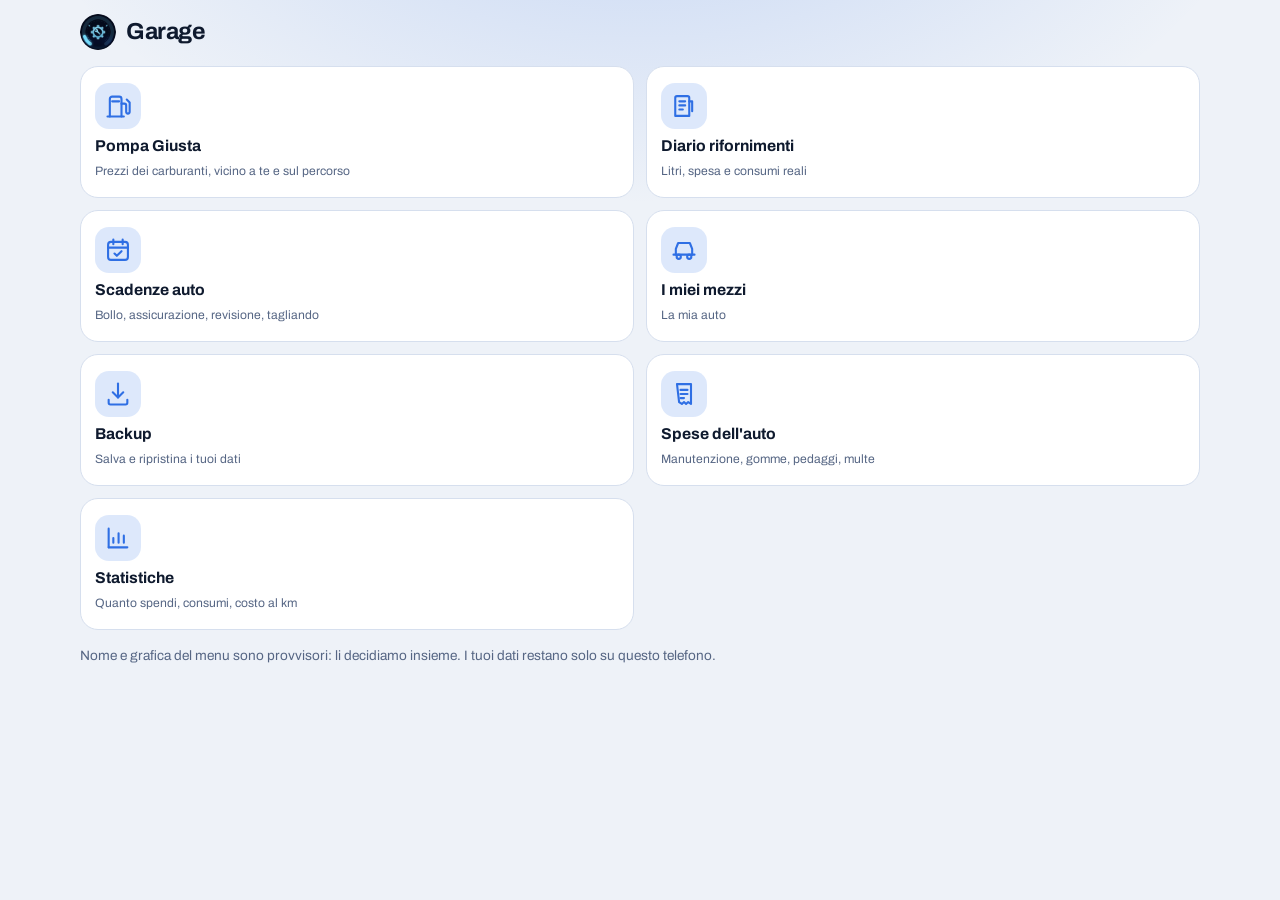
==== commit 535d99ff: "Garage: icona identica a Pompa Giusta (quadrante) con ingranaggio e chiave al centro Co-Authored-By:" ====
--- a/garage/index.html
+++ b/garage/index.html
@@ -7,7 +7,7 @@
 <meta name="description" content="Il tuo ambiente per auto e moto: scadenze, carburante e altro.">
 <meta name="theme-color" content="#070c16">
 <link rel="manifest" href="manifest.webmanifest">
-<link rel="icon" href="icon.svg" type="image/svg+xml">
+<link rel="icon" href="icons/icon-192.png" type="image/png">
 <link rel="apple-touch-icon" href="icons/apple-touch-icon.png">
 <meta name="apple-mobile-web-app-title" content="Garage">
 <link rel="preload" href="../fonts/archivo-latin-400-normal.woff2" as="font" type="font/woff2" crossorigin>
@@ -24,7 +24,7 @@
 <body class="gg">
 <div class="wrap">
   <header class="top">
-    <h1><img class="logo" src="icon.svg" alt="" width="36" height="36"><span id="ggTitle">Garage</span></h1>
+    <h1><img class="logo" src="icons/icon-192.png" alt="" width="36" height="36"><span id="ggTitle">Garage</span></h1>
     <button class="icon-btn" id="btnBack" type="button" aria-label="Torna al menu" hidden><svg viewBox="0 0 24 24" width="20" height="20" fill="none" stroke="currentColor" stroke-width="2" stroke-linecap="round" stroke-linejoin="round" aria-hidden="true"><path d="M15 5l-7 7 7 7"/></svg></button>
   </header>
 
@@ -148,12 +148,13 @@
 
   <!-- STATISTICHE -->
   <section id="vStat" class="gview" hidden>
-    <div class="panel vbar" data-vbar></div>
+    <div class="panel vbar" data-vbar="stat"></div>
     <div class="field"><span>Periodo</span>
       <div class="seg" id="stPeriod" role="group" aria-label="Periodo"><button type="button" data-p="30">30 giorni</button><button type="button" data-p="365">12 mesi</button><button type="button" data-p="all">Sempre</button></div></div>
     <p class="empty" id="stEmpty" hidden>Registra qualche rifornimento o spesa per vedere le statistiche di questo mezzo.</p>
     <div id="stBody" class="gview">
       <div class="gstats" id="stCards"></div>
+      <div class="panel og" id="stVehBox" hidden><h3>Confronto tra i mezzi</h3><div id="stVeh" class="vtable"></div></div>
       <div class="panel og"><h3>Spesa mese per mese</h3><div id="stMonths" class="chart"></div></div>
       <div class="panel og"><h3>Come si divide la spesa</h3><div id="stBreak" class="bars"></div></div>
       <div class="panel og"><h3>Consumo nel tempo</h3><div id="stCons" class="chart"></div></div>
--- a/garage/garage.css
+++ b/garage/garage.css
@@ -63,3 +63,9 @@
 .bar .bt i{display:block;height:100%;border-radius:999px}
 #stBody[hidden]{display:none}
 .renew{display:flex;flex-direction:column;gap:10px;padding:12px;border-radius:14px;background:var(--bg);border:1px dashed var(--accent)}
+.vtable{display:flex;flex-direction:column}
+.vrow{display:flex;align-items:center;gap:12px;padding:10px 0;border-top:1px solid var(--line)}
+.vrow:first-child{border-top:0}
+.vrow .vdot{width:10px;height:10px;border-radius:50%;flex:none}
+.vrow .vi{flex:1;min-width:0;display:flex;flex-direction:column;gap:2px}
+.vrow .vi small{color:var(--muted);font-size:.76rem}
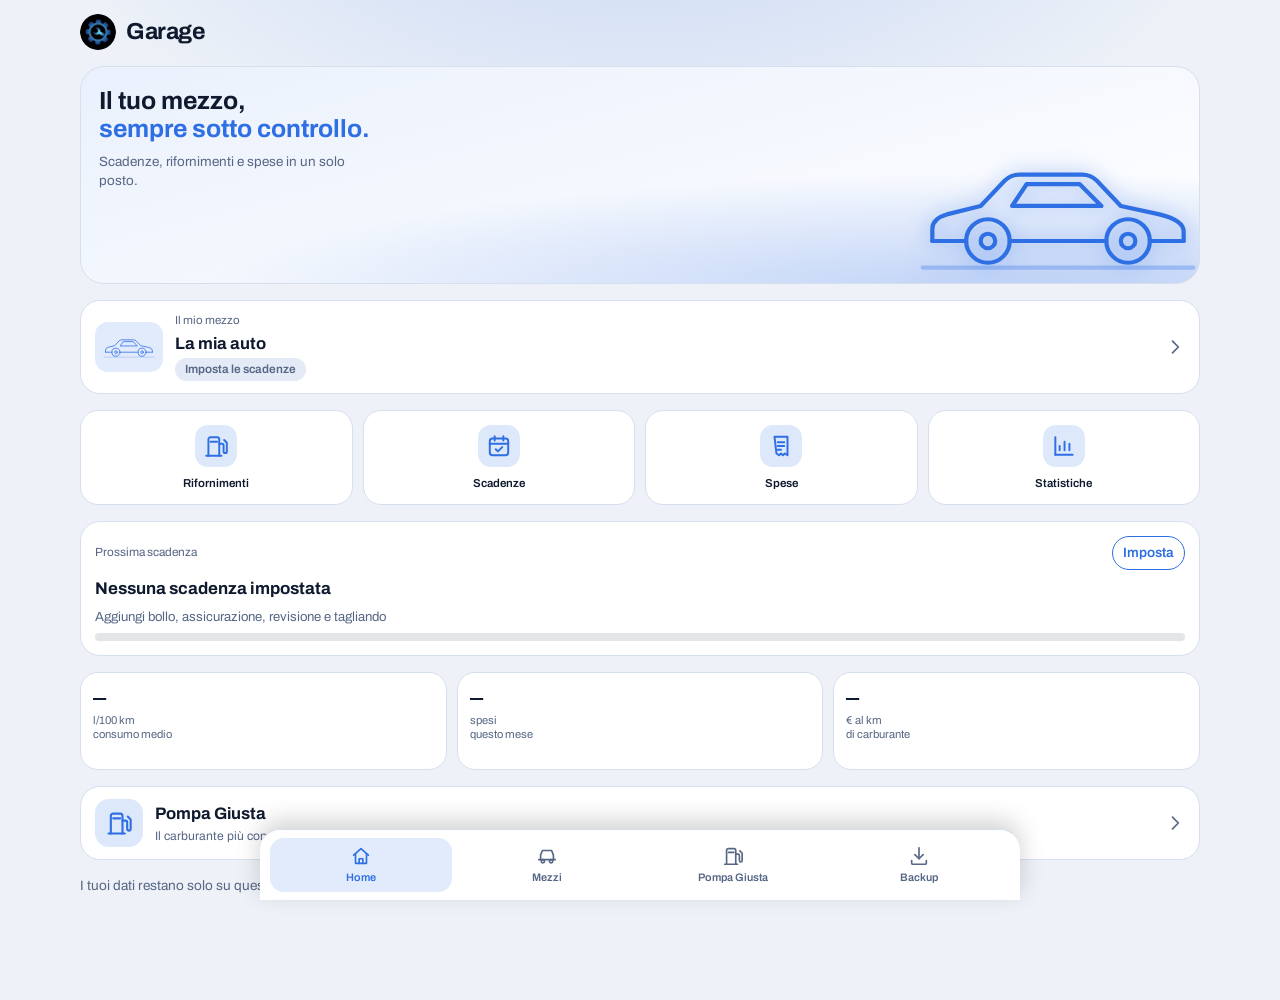
==== commit d9886286: "Garage: nuova home (disegno del mezzo, scheda con stato, scorciatoie, prossima scadenza, numeri, bar" ====
--- a/garage/index.html
+++ b/garage/index.html
@@ -28,40 +28,42 @@
     <button class="icon-btn" id="btnBack" type="button" aria-label="Torna al menu" hidden><svg viewBox="0 0 24 24" width="20" height="20" fill="none" stroke="currentColor" stroke-width="2" stroke-linecap="round" stroke-linejoin="round" aria-hidden="true"><path d="M15 5l-7 7 7 7"/></svg></button>
   </header>
 
-  <!-- MENU -->
+  <!-- HOME -->
   <section id="vMenu" class="gview">
-    <p class="hint" id="menuAlert" hidden></p>
-    <div class="gtiles">
-      <a class="gtile" href="../">
-        <span class="gi"><svg viewBox="0 0 24 24" width="28" height="28" fill="none" stroke="currentColor" stroke-width="1.8" stroke-linecap="round" stroke-linejoin="round" aria-hidden="true"><path d="M5 21V6a2 2 0 0 1 2-2h6a2 2 0 0 1 2 2v15"/><path d="M3 21h14"/><path d="M7 8h6"/><path d="M15 10h2.5a1.5 1.5 0 0 1 1.5 1.5V17a1.5 1.5 0 0 0 3 0V9l-2.5-2.5"/></svg></span>
-        <b>Pompa Giusta</b><small>Prezzi dei carburanti, vicino a te e sul percorso</small>
-      </a>
-      <a class="gtile" href="#diario" id="tileDiario">
-        <span class="gi"><svg viewBox="0 0 24 24" width="28" height="28" fill="none" stroke="currentColor" stroke-width="1.8" stroke-linecap="round" stroke-linejoin="round" aria-hidden="true"><path d="M6 3.5h9a1.5 1.5 0 0 1 1.5 1.5v15.5H4.5V5A1.5 1.5 0 0 1 6 3.5z"/><path d="M8 8h5M8 11.5h5M8 15h3"/><path d="M16.5 8H19v8.5"/></svg></span>
-        <b>Diario rifornimenti</b><small id="diaSub">Litri, spesa e consumi reali</small>
-      </a>
-      <a class="gtile" href="#scadenze" id="tileScad">
-        <span class="gi"><svg viewBox="0 0 24 24" width="28" height="28" fill="none" stroke="currentColor" stroke-width="1.8" stroke-linecap="round" stroke-linejoin="round" aria-hidden="true"><rect x="3.5" y="5" width="17" height="15.5" rx="2.5"/><path d="M8 3v4M16 3v4M3.5 10h17"/><path d="M9 15l2 2 4-4"/></svg></span>
-        <b>Scadenze auto</b><small id="scadSub">Bollo, assicurazione, revisione, tagliando</small><em class="badge" id="scadBadge" hidden></em>
-      </a>
-      <a class="gtile" href="#mezzi" id="tileMezzi">
-        <span class="gi"><svg viewBox="0 0 24 24" width="28" height="28" fill="none" stroke="currentColor" stroke-width="1.8" stroke-linecap="round" stroke-linejoin="round" aria-hidden="true"><path d="M5 16v-5l2-5h10l2 5v5"/><path d="M3 16h18"/><circle cx="7.5" cy="17.8" r="1.8"/><circle cx="16.5" cy="17.8" r="1.8"/></svg></span>
-        <b>I miei mezzi</b><small id="mezziSub">Auto e moto</small>
-      </a>
-      <a class="gtile" href="#backup">
-        <span class="gi"><svg viewBox="0 0 24 24" width="28" height="28" fill="none" stroke="currentColor" stroke-width="1.8" stroke-linecap="round" stroke-linejoin="round" aria-hidden="true"><path d="M12 3v12"/><path d="M7.5 10.5L12 15l4.5-4.5"/><path d="M4 17v2.5A1.5 1.5 0 0 0 5.5 21h13a1.5 1.5 0 0 0 1.5-1.5V17"/></svg></span>
-        <b>Backup</b><small>Salva e ripristina i tuoi dati</small>
-      </a>
-      <a class="gtile" href="#spese" id="tileSpese">
-        <span class="gi"><svg viewBox="0 0 24 24" width="28" height="28" fill="none" stroke="currentColor" stroke-width="1.8" stroke-linecap="round" stroke-linejoin="round" aria-hidden="true"><path d="M6 3.5h12v17l-2.4-1.6-1.8 1.6-1.8-1.6-1.8 1.6-2.4-1.6z"/><path d="M9 8.5h6M9 12h6"/><path d="M9 15.5h3"/></svg></span>
-        <b>Spese dell'auto</b><small id="spesaSub">Manutenzione, gomme, pedaggi, multe</small>
-      </a>
-      <a class="gtile" href="#statistiche" id="tileStat">
-        <span class="gi"><svg viewBox="0 0 24 24" width="28" height="28" fill="none" stroke="currentColor" stroke-width="1.8" stroke-linecap="round" stroke-linejoin="round" aria-hidden="true"><path d="M4 20V4"/><path d="M4 20h16"/><path d="M8 16v-4M12.5 16V8M17 16v-6"/></svg></span>
-        <b>Statistiche</b><small id="statSub">Quanto spendi, consumi, costo al km</small>
-      </a>
+    <div class="hg" aria-label="Il tuo mezzo">
+      <h2>Il tuo mezzo,<br><em>sempre sotto controllo.</em></h2>
+      <p>Scadenze, rifornimenti e spese in un solo posto.</p>
+      <div class="hg-art" id="hgArt" aria-hidden="true"></div>
     </div>
-    <p class="hint">Nome e grafica del menu sono provvisori: li decidiamo insieme. I tuoi dati restano solo su questo telefono.</p>
+    <a class="vc" href="#mezzi" id="hgVeh" aria-label="Il mio mezzo">
+      <span class="vthumb" id="hgThumb" aria-hidden="true"></span>
+      <span class="vi"><small id="hgLbl">Il mio mezzo</small><b id="hgName">La mia auto</b><span class="dl-st none" id="hgSt">Imposta le scadenze</span></span>
+      <span class="vk" id="hgKm"></span>
+      <svg class="chev" viewBox="0 0 24 24" width="20" height="20" fill="none" stroke="currentColor" stroke-width="2" stroke-linecap="round" stroke-linejoin="round" aria-hidden="true"><path d="M9 5l7 7-7 7"/></svg>
+    </a>
+    <div class="qrow">
+      <a class="qt" href="#diario"><span class="gi"><svg viewBox="0 0 24 24" width="26" height="26" fill="none" stroke="currentColor" stroke-width="1.8" stroke-linecap="round" stroke-linejoin="round" aria-hidden="true"><path d="M5 21V6a2 2 0 0 1 2-2h6a2 2 0 0 1 2 2v15"/><path d="M3 21h14"/><path d="M7 8h6"/><path d="M15 10h2.5a1.5 1.5 0 0 1 1.5 1.5V17a1.5 1.5 0 0 0 3 0V9l-2.5-2.5"/></svg></span>Rifornimenti</a>
+      <a class="qt" href="#scadenze"><span class="gi"><svg viewBox="0 0 24 24" width="26" height="26" fill="none" stroke="currentColor" stroke-width="1.8" stroke-linecap="round" stroke-linejoin="round" aria-hidden="true"><rect x="3.5" y="5" width="17" height="15.5" rx="2.5"/><path d="M8 3v4M16 3v4M3.5 10h17"/><path d="M9 15l2 2 4-4"/></svg></span>Scadenze<em class="badge" id="scadBadge" hidden></em></a>
+      <a class="qt" href="#spese"><span class="gi"><svg viewBox="0 0 24 24" width="26" height="26" fill="none" stroke="currentColor" stroke-width="1.8" stroke-linecap="round" stroke-linejoin="round" aria-hidden="true"><path d="M6 3.5h12v17l-2.4-1.6-1.8 1.6-1.8-1.6-1.8 1.6-2.4-1.6z"/><path d="M9 8.5h6M9 12h6"/><path d="M9 15.5h3"/></svg></span>Spese</a>
+      <a class="qt" href="#statistiche"><span class="gi"><svg viewBox="0 0 24 24" width="26" height="26" fill="none" stroke="currentColor" stroke-width="1.8" stroke-linecap="round" stroke-linejoin="round" aria-hidden="true"><path d="M4 20V4"/><path d="M4 20h16"/><path d="M8 16v-4M12.5 16V8M17 16v-6"/></svg></span>Statistiche</a>
+    </div>
+    <a class="nx none" href="#scadenze" id="hgNext">
+      <div class="nx-top"><small>Prossima scadenza</small><span class="btn small ghost" id="nxBtn">Apri</span></div>
+      <b id="nxTitle">Nessuna scadenza impostata</b>
+      <span class="sub" id="nxSub">Aggiungi bollo, assicurazione, revisione e tagliando</span>
+      <div class="pbar"><i id="nxBar" style="width:0"></i></div>
+    </a>
+    <div class="srow">
+      <a class="sc" href="#statistiche"><b id="scCons">—</b><small>l/100 km<br>consumo medio</small><svg class="sp" id="scSpark" viewBox="0 0 80 26" preserveAspectRatio="none" aria-hidden="true"></svg></a>
+      <a class="sc" href="#statistiche"><b id="scMonth">—</b><small>spesi<br>questo mese</small></a>
+      <a class="sc" href="#statistiche"><b id="scCpk">—</b><small>€ al km<br>di carburante</small></a>
+    </div>
+    <a class="pgc" href="../">
+      <span class="gi"><svg viewBox="0 0 24 24" width="28" height="28" fill="none" stroke="currentColor" stroke-width="1.8" stroke-linecap="round" stroke-linejoin="round" aria-hidden="true"><path d="M5 21V6a2 2 0 0 1 2-2h6a2 2 0 0 1 2 2v15"/><path d="M3 21h14"/><path d="M7 8h6"/><path d="M15 10h2.5a1.5 1.5 0 0 1 1.5 1.5V17a1.5 1.5 0 0 0 3 0V9l-2.5-2.5"/></svg></span>
+      <span class="vi"><b>Pompa Giusta</b><small>Il carburante più conveniente, vicino a te e sul percorso</small></span>
+      <svg class="chev" viewBox="0 0 24 24" width="20" height="20" fill="none" stroke="currentColor" stroke-width="2" stroke-linecap="round" stroke-linejoin="round" aria-hidden="true"><path d="M9 5l7 7-7 7"/></svg>
+    </a>
+    <p class="hint">I tuoi dati restano solo su questo telefono.</p>
   </section>
 
   <!-- SCADENZE -->
@@ -179,6 +181,12 @@
     </div>
   </section>
 </div>
+<nav id="gnav" aria-label="Menu principale">
+  <a class="gn on" href="#menu" data-nav="menu"><svg viewBox="0 0 24 24" width="22" height="22" fill="none" stroke="currentColor" stroke-width="1.8" stroke-linecap="round" stroke-linejoin="round" aria-hidden="true"><path d="M4 11l8-7 8 7"/><path d="M6 10v10h12V10"/><path d="M10 20v-5h4v5"/></svg><span>Home</span></a>
+  <a class="gn" href="#mezzi" data-nav="mezzi"><svg viewBox="0 0 24 24" width="22" height="22" fill="none" stroke="currentColor" stroke-width="1.8" stroke-linecap="round" stroke-linejoin="round" aria-hidden="true"><path d="M5 16v-5l2-5h10l2 5v5"/><path d="M3 16h18"/><circle cx="7.5" cy="17.8" r="1.8"/><circle cx="16.5" cy="17.8" r="1.8"/></svg><span>Mezzi</span></a>
+  <a class="gn" href="../" data-nav="pompa"><svg viewBox="0 0 24 24" width="22" height="22" fill="none" stroke="currentColor" stroke-width="1.8" stroke-linecap="round" stroke-linejoin="round" aria-hidden="true"><path d="M5 21V6a2 2 0 0 1 2-2h6a2 2 0 0 1 2 2v15"/><path d="M3 21h14"/><path d="M7 8h6"/><path d="M15 10h2.5a1.5 1.5 0 0 1 1.5 1.5V17a1.5 1.5 0 0 0 3 0V9l-2.5-2.5"/></svg><span>Pompa Giusta</span></a>
+  <a class="gn" href="#backup" data-nav="backup"><svg viewBox="0 0 24 24" width="22" height="22" fill="none" stroke="currentColor" stroke-width="1.8" stroke-linecap="round" stroke-linejoin="round" aria-hidden="true"><path d="M12 3v12"/><path d="M7.5 10.5L12 15l4.5-4.5"/><path d="M4 17v2.5A1.5 1.5 0 0 0 5.5 21h13a1.5 1.5 0 0 0 1.5-1.5V17"/></svg><span>Backup</span></a>
+</nav>
 <script src="garage.js"></script>
 </body>
 </html>
--- a/garage/garage.css
+++ b/garage/garage.css
@@ -1,4 +1,4 @@
-html body.gg{padding-bottom:calc(env(safe-area-inset-bottom,0px) + 28px)}
+html body.gg{padding-bottom:calc(env(safe-area-inset-bottom,0px) + 104px)}
 .gview{display:flex;flex-direction:column;gap:16px}
 .gview[hidden]{display:none}
 .gtiles{display:grid;grid-template-columns:1fr 1fr;gap:12px}
@@ -69,3 +69,47 @@
 .vrow .vdot{width:10px;height:10px;border-radius:50%;flex:none}
 .vrow .vi{flex:1;min-width:0;display:flex;flex-direction:column;gap:2px}
 .vrow .vi small{color:var(--muted);font-size:.76rem}
+
+/* ---- home in stile "cruscotto" ---- */
+.hg{position:relative;overflow:hidden;border-radius:24px;padding:20px 18px 16px;min-height:218px;border:1px solid var(--line);
+  background:radial-gradient(120% 90% at 85% 105%,color-mix(in srgb,var(--accent) 32%,transparent),transparent 62%),linear-gradient(165deg,color-mix(in srgb,var(--accent) 10%,var(--panel-solid)),var(--panel-solid))}
+.hg h2{margin:0;font-size:1.55rem;line-height:1.14;position:relative;z-index:1}
+.hg h2 em{font-style:normal;color:var(--accent)}
+.hg p{margin:8px 0 0;color:var(--muted);font-size:.84rem;max-width:19em;position:relative;z-index:1}
+.hg-art{position:absolute;right:-4px;bottom:8px;width:min(70%,290px);color:var(--accent);filter:drop-shadow(0 0 10px rgba(var(--glow),.55))}
+.hg-art svg{display:block;width:100%;height:auto}
+.vc,.pgc{display:flex;align-items:center;gap:12px;padding:12px 14px;border-radius:20px;background:var(--surface);border:1px solid var(--line);color:var(--ink);text-decoration:none}
+a.vc:active,a.pgc:active,a.qt:active,a.nx:active,a.sc:active{border-color:rgba(var(--glow),.5)}
+.vc .vthumb{flex:none;width:68px;height:50px;border-radius:13px;display:grid;place-items:center;background:color-mix(in srgb,var(--accent) 14%,transparent);color:var(--accent)}
+.vc .vthumb svg{width:54px;height:auto}
+.vi{flex:1;min-width:0;display:flex;flex-direction:column;gap:3px}
+.vi small{color:var(--muted);font-size:.72rem;line-height:1.3}
+.vi b{font-size:1.04rem;white-space:nowrap;overflow:hidden;text-overflow:ellipsis}
+.vc .dl-st{align-self:flex-start;font-size:.74rem;padding:3px 10px;white-space:nowrap}
+.vk{flex:none;text-align:right;font:600 .78rem/1.4 var(--font-num);color:var(--muted)}
+.chev{flex:none;color:var(--muted)}
+.qrow{display:grid;grid-template-columns:repeat(4,1fr);gap:10px}
+.qt{position:relative;display:flex;flex-direction:column;align-items:center;gap:8px;padding:14px 2px 12px;border-radius:18px;background:var(--surface);border:1px solid var(--line);color:var(--ink);text-decoration:none;font-size:.72rem;font-weight:600;text-align:center}
+.qt .gi,.pgc .gi{display:grid;place-items:center;background:color-mix(in srgb,var(--accent) 16%,transparent);color:var(--accent)}
+.qt .gi{width:42px;height:42px;border-radius:13px}
+.pgc .gi{flex:none;width:48px;height:48px;border-radius:14px}
+.qt .badge{top:5px;right:5px}
+.nx{display:flex;flex-direction:column;gap:7px;padding:14px;border-radius:20px;background:var(--surface);border:1px solid var(--line);color:var(--ink);text-decoration:none}
+.nx-top{display:flex;justify-content:space-between;align-items:center;gap:10px}
+.nx small{color:var(--muted);font-size:.74rem}
+.nx b{font-size:1.06rem}
+.nx .sub{color:var(--muted);font-size:.82rem;line-height:1.35}
+.pbar{height:8px;border-radius:99px;background:color-mix(in srgb,var(--ink) 11%,transparent);overflow:hidden}
+.pbar i{display:block;height:100%;border-radius:99px;background:var(--good);transition:width .4s}
+.nx.soon .pbar i{background:var(--warn)}.nx.late .pbar i{background:var(--bad)}
+.srow{display:grid;grid-template-columns:repeat(3,1fr);gap:10px}
+.sc{position:relative;overflow:hidden;display:flex;flex-direction:column;gap:3px;padding:12px;min-height:98px;border-radius:18px;background:var(--surface);border:1px solid var(--line);color:var(--ink);text-decoration:none}
+.sc b{font:700 1.4rem/1.1 var(--font-num)}
+.sc small{color:var(--muted);font-size:.7rem;line-height:1.3}
+.sc .sp{position:absolute;right:8px;top:12px;width:40%;height:24px;color:var(--accent)}
+.pgc .vi small{font-size:.76rem}
+/* barra in basso */
+#gnav{position:fixed;left:0;right:0;bottom:0;z-index:30;max-width:760px;margin-inline:auto;display:grid;grid-template-columns:repeat(4,1fr);gap:4px;
+  padding:8px 10px calc(env(safe-area-inset-bottom,0px) + 8px);background:var(--panel-solid);border-top:1px solid var(--line);border-radius:20px 20px 0 0;box-shadow:0 -8px 24px rgba(0,0,0,.18)}
+.gn{display:flex;flex-direction:column;align-items:center;gap:3px;padding:7px 2px 6px;border-radius:14px;color:var(--muted);text-decoration:none;font-size:.68rem;font-weight:600;text-align:center}
+.gn.on{color:var(--accent);background:color-mix(in srgb,var(--accent) 14%,transparent)}
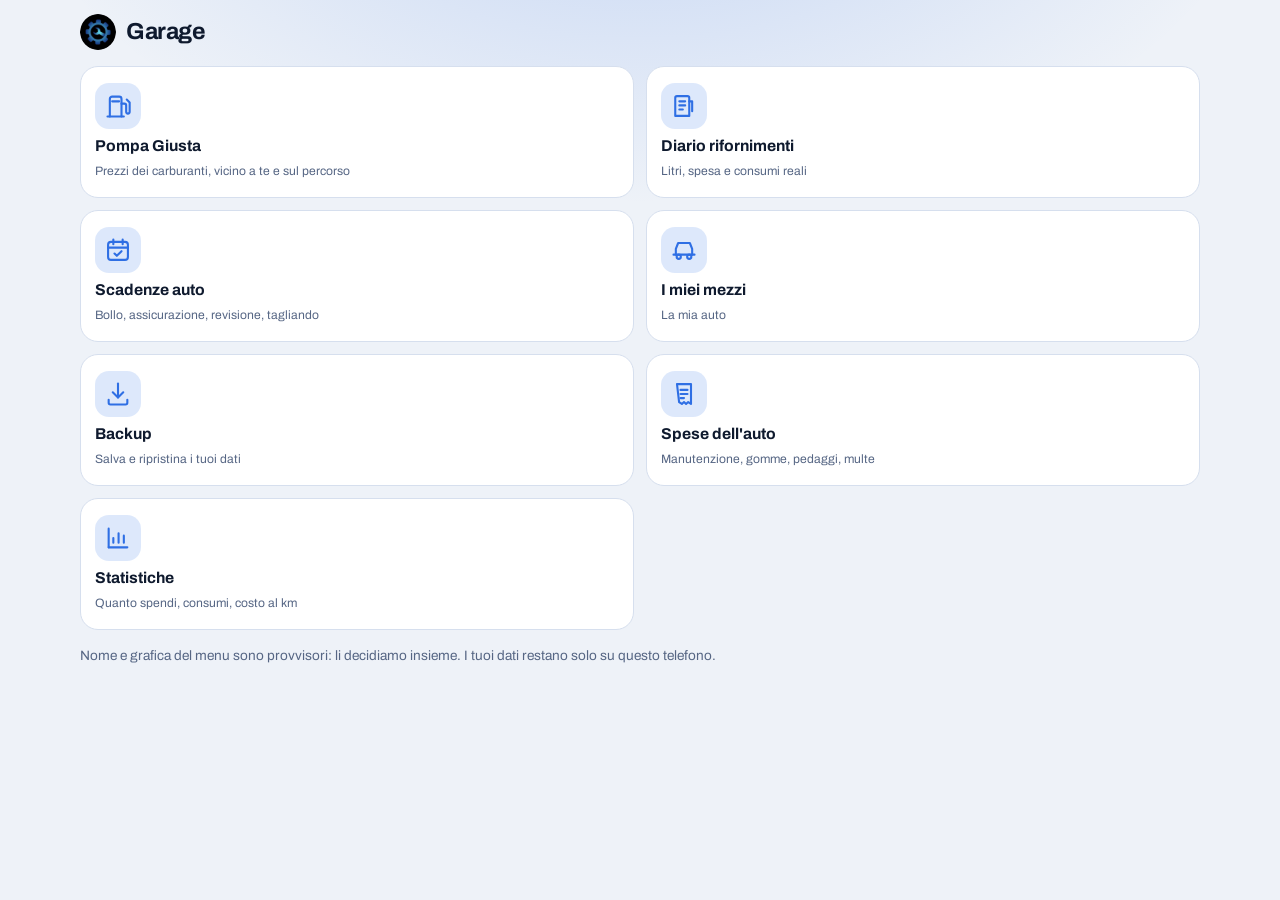
==== commit 6a5b872c: "Revert "Garage: nuova home (disegno del mezzo, scheda con stato, scorciatoie, prossima scadenza, num" ====
--- a/garage/index.html
+++ b/garage/index.html
@@ -28,42 +28,40 @@
     <button class="icon-btn" id="btnBack" type="button" aria-label="Torna al menu" hidden><svg viewBox="0 0 24 24" width="20" height="20" fill="none" stroke="currentColor" stroke-width="2" stroke-linecap="round" stroke-linejoin="round" aria-hidden="true"><path d="M15 5l-7 7 7 7"/></svg></button>
   </header>
 
-  <!-- HOME -->
+  <!-- MENU -->
   <section id="vMenu" class="gview">
-    <div class="hg" aria-label="Il tuo mezzo">
-      <h2>Il tuo mezzo,<br><em>sempre sotto controllo.</em></h2>
-      <p>Scadenze, rifornimenti e spese in un solo posto.</p>
-      <div class="hg-art" id="hgArt" aria-hidden="true"></div>
+    <p class="hint" id="menuAlert" hidden></p>
+    <div class="gtiles">
+      <a class="gtile" href="../">
+        <span class="gi"><svg viewBox="0 0 24 24" width="28" height="28" fill="none" stroke="currentColor" stroke-width="1.8" stroke-linecap="round" stroke-linejoin="round" aria-hidden="true"><path d="M5 21V6a2 2 0 0 1 2-2h6a2 2 0 0 1 2 2v15"/><path d="M3 21h14"/><path d="M7 8h6"/><path d="M15 10h2.5a1.5 1.5 0 0 1 1.5 1.5V17a1.5 1.5 0 0 0 3 0V9l-2.5-2.5"/></svg></span>
+        <b>Pompa Giusta</b><small>Prezzi dei carburanti, vicino a te e sul percorso</small>
+      </a>
+      <a class="gtile" href="#diario" id="tileDiario">
+        <span class="gi"><svg viewBox="0 0 24 24" width="28" height="28" fill="none" stroke="currentColor" stroke-width="1.8" stroke-linecap="round" stroke-linejoin="round" aria-hidden="true"><path d="M6 3.5h9a1.5 1.5 0 0 1 1.5 1.5v15.5H4.5V5A1.5 1.5 0 0 1 6 3.5z"/><path d="M8 8h5M8 11.5h5M8 15h3"/><path d="M16.5 8H19v8.5"/></svg></span>
+        <b>Diario rifornimenti</b><small id="diaSub">Litri, spesa e consumi reali</small>
+      </a>
+      <a class="gtile" href="#scadenze" id="tileScad">
+        <span class="gi"><svg viewBox="0 0 24 24" width="28" height="28" fill="none" stroke="currentColor" stroke-width="1.8" stroke-linecap="round" stroke-linejoin="round" aria-hidden="true"><rect x="3.5" y="5" width="17" height="15.5" rx="2.5"/><path d="M8 3v4M16 3v4M3.5 10h17"/><path d="M9 15l2 2 4-4"/></svg></span>
+        <b>Scadenze auto</b><small id="scadSub">Bollo, assicurazione, revisione, tagliando</small><em class="badge" id="scadBadge" hidden></em>
+      </a>
+      <a class="gtile" href="#mezzi" id="tileMezzi">
+        <span class="gi"><svg viewBox="0 0 24 24" width="28" height="28" fill="none" stroke="currentColor" stroke-width="1.8" stroke-linecap="round" stroke-linejoin="round" aria-hidden="true"><path d="M5 16v-5l2-5h10l2 5v5"/><path d="M3 16h18"/><circle cx="7.5" cy="17.8" r="1.8"/><circle cx="16.5" cy="17.8" r="1.8"/></svg></span>
+        <b>I miei mezzi</b><small id="mezziSub">Auto e moto</small>
+      </a>
+      <a class="gtile" href="#backup">
+        <span class="gi"><svg viewBox="0 0 24 24" width="28" height="28" fill="none" stroke="currentColor" stroke-width="1.8" stroke-linecap="round" stroke-linejoin="round" aria-hidden="true"><path d="M12 3v12"/><path d="M7.5 10.5L12 15l4.5-4.5"/><path d="M4 17v2.5A1.5 1.5 0 0 0 5.5 21h13a1.5 1.5 0 0 0 1.5-1.5V17"/></svg></span>
+        <b>Backup</b><small>Salva e ripristina i tuoi dati</small>
+      </a>
+      <a class="gtile" href="#spese" id="tileSpese">
+        <span class="gi"><svg viewBox="0 0 24 24" width="28" height="28" fill="none" stroke="currentColor" stroke-width="1.8" stroke-linecap="round" stroke-linejoin="round" aria-hidden="true"><path d="M6 3.5h12v17l-2.4-1.6-1.8 1.6-1.8-1.6-1.8 1.6-2.4-1.6z"/><path d="M9 8.5h6M9 12h6"/><path d="M9 15.5h3"/></svg></span>
+        <b>Spese dell'auto</b><small id="spesaSub">Manutenzione, gomme, pedaggi, multe</small>
+      </a>
+      <a class="gtile" href="#statistiche" id="tileStat">
+        <span class="gi"><svg viewBox="0 0 24 24" width="28" height="28" fill="none" stroke="currentColor" stroke-width="1.8" stroke-linecap="round" stroke-linejoin="round" aria-hidden="true"><path d="M4 20V4"/><path d="M4 20h16"/><path d="M8 16v-4M12.5 16V8M17 16v-6"/></svg></span>
+        <b>Statistiche</b><small id="statSub">Quanto spendi, consumi, costo al km</small>
+      </a>
     </div>
-    <a class="vc" href="#mezzi" id="hgVeh" aria-label="Il mio mezzo">
-      <span class="vthumb" id="hgThumb" aria-hidden="true"></span>
-      <span class="vi"><small id="hgLbl">Il mio mezzo</small><b id="hgName">La mia auto</b><span class="dl-st none" id="hgSt">Imposta le scadenze</span></span>
-      <span class="vk" id="hgKm"></span>
-      <svg class="chev" viewBox="0 0 24 24" width="20" height="20" fill="none" stroke="currentColor" stroke-width="2" stroke-linecap="round" stroke-linejoin="round" aria-hidden="true"><path d="M9 5l7 7-7 7"/></svg>
-    </a>
-    <div class="qrow">
-      <a class="qt" href="#diario"><span class="gi"><svg viewBox="0 0 24 24" width="26" height="26" fill="none" stroke="currentColor" stroke-width="1.8" stroke-linecap="round" stroke-linejoin="round" aria-hidden="true"><path d="M5 21V6a2 2 0 0 1 2-2h6a2 2 0 0 1 2 2v15"/><path d="M3 21h14"/><path d="M7 8h6"/><path d="M15 10h2.5a1.5 1.5 0 0 1 1.5 1.5V17a1.5 1.5 0 0 0 3 0V9l-2.5-2.5"/></svg></span>Rifornimenti</a>
-      <a class="qt" href="#scadenze"><span class="gi"><svg viewBox="0 0 24 24" width="26" height="26" fill="none" stroke="currentColor" stroke-width="1.8" stroke-linecap="round" stroke-linejoin="round" aria-hidden="true"><rect x="3.5" y="5" width="17" height="15.5" rx="2.5"/><path d="M8 3v4M16 3v4M3.5 10h17"/><path d="M9 15l2 2 4-4"/></svg></span>Scadenze<em class="badge" id="scadBadge" hidden></em></a>
-      <a class="qt" href="#spese"><span class="gi"><svg viewBox="0 0 24 24" width="26" height="26" fill="none" stroke="currentColor" stroke-width="1.8" stroke-linecap="round" stroke-linejoin="round" aria-hidden="true"><path d="M6 3.5h12v17l-2.4-1.6-1.8 1.6-1.8-1.6-1.8 1.6-2.4-1.6z"/><path d="M9 8.5h6M9 12h6"/><path d="M9 15.5h3"/></svg></span>Spese</a>
-      <a class="qt" href="#statistiche"><span class="gi"><svg viewBox="0 0 24 24" width="26" height="26" fill="none" stroke="currentColor" stroke-width="1.8" stroke-linecap="round" stroke-linejoin="round" aria-hidden="true"><path d="M4 20V4"/><path d="M4 20h16"/><path d="M8 16v-4M12.5 16V8M17 16v-6"/></svg></span>Statistiche</a>
-    </div>
-    <a class="nx none" href="#scadenze" id="hgNext">
-      <div class="nx-top"><small>Prossima scadenza</small><span class="btn small ghost" id="nxBtn">Apri</span></div>
-      <b id="nxTitle">Nessuna scadenza impostata</b>
-      <span class="sub" id="nxSub">Aggiungi bollo, assicurazione, revisione e tagliando</span>
-      <div class="pbar"><i id="nxBar" style="width:0"></i></div>
-    </a>
-    <div class="srow">
-      <a class="sc" href="#statistiche"><b id="scCons">—</b><small>l/100 km<br>consumo medio</small><svg class="sp" id="scSpark" viewBox="0 0 80 26" preserveAspectRatio="none" aria-hidden="true"></svg></a>
-      <a class="sc" href="#statistiche"><b id="scMonth">—</b><small>spesi<br>questo mese</small></a>
-      <a class="sc" href="#statistiche"><b id="scCpk">—</b><small>€ al km<br>di carburante</small></a>
-    </div>
-    <a class="pgc" href="../">
-      <span class="gi"><svg viewBox="0 0 24 24" width="28" height="28" fill="none" stroke="currentColor" stroke-width="1.8" stroke-linecap="round" stroke-linejoin="round" aria-hidden="true"><path d="M5 21V6a2 2 0 0 1 2-2h6a2 2 0 0 1 2 2v15"/><path d="M3 21h14"/><path d="M7 8h6"/><path d="M15 10h2.5a1.5 1.5 0 0 1 1.5 1.5V17a1.5 1.5 0 0 0 3 0V9l-2.5-2.5"/></svg></span>
-      <span class="vi"><b>Pompa Giusta</b><small>Il carburante più conveniente, vicino a te e sul percorso</small></span>
-      <svg class="chev" viewBox="0 0 24 24" width="20" height="20" fill="none" stroke="currentColor" stroke-width="2" stroke-linecap="round" stroke-linejoin="round" aria-hidden="true"><path d="M9 5l7 7-7 7"/></svg>
-    </a>
-    <p class="hint">I tuoi dati restano solo su questo telefono.</p>
+    <p class="hint">Nome e grafica del menu sono provvisori: li decidiamo insieme. I tuoi dati restano solo su questo telefono.</p>
   </section>
 
   <!-- SCADENZE -->
@@ -181,12 +179,6 @@
     </div>
   </section>
 </div>
-<nav id="gnav" aria-label="Menu principale">
-  <a class="gn on" href="#menu" data-nav="menu"><svg viewBox="0 0 24 24" width="22" height="22" fill="none" stroke="currentColor" stroke-width="1.8" stroke-linecap="round" stroke-linejoin="round" aria-hidden="true"><path d="M4 11l8-7 8 7"/><path d="M6 10v10h12V10"/><path d="M10 20v-5h4v5"/></svg><span>Home</span></a>
-  <a class="gn" href="#mezzi" data-nav="mezzi"><svg viewBox="0 0 24 24" width="22" height="22" fill="none" stroke="currentColor" stroke-width="1.8" stroke-linecap="round" stroke-linejoin="round" aria-hidden="true"><path d="M5 16v-5l2-5h10l2 5v5"/><path d="M3 16h18"/><circle cx="7.5" cy="17.8" r="1.8"/><circle cx="16.5" cy="17.8" r="1.8"/></svg><span>Mezzi</span></a>
-  <a class="gn" href="../" data-nav="pompa"><svg viewBox="0 0 24 24" width="22" height="22" fill="none" stroke="currentColor" stroke-width="1.8" stroke-linecap="round" stroke-linejoin="round" aria-hidden="true"><path d="M5 21V6a2 2 0 0 1 2-2h6a2 2 0 0 1 2 2v15"/><path d="M3 21h14"/><path d="M7 8h6"/><path d="M15 10h2.5a1.5 1.5 0 0 1 1.5 1.5V17a1.5 1.5 0 0 0 3 0V9l-2.5-2.5"/></svg><span>Pompa Giusta</span></a>
-  <a class="gn" href="#backup" data-nav="backup"><svg viewBox="0 0 24 24" width="22" height="22" fill="none" stroke="currentColor" stroke-width="1.8" stroke-linecap="round" stroke-linejoin="round" aria-hidden="true"><path d="M12 3v12"/><path d="M7.5 10.5L12 15l4.5-4.5"/><path d="M4 17v2.5A1.5 1.5 0 0 0 5.5 21h13a1.5 1.5 0 0 0 1.5-1.5V17"/></svg><span>Backup</span></a>
-</nav>
 <script src="garage.js"></script>
 </body>
 </html>
--- a/garage/garage.css
+++ b/garage/garage.css
@@ -1,4 +1,4 @@
-html body.gg{padding-bottom:calc(env(safe-area-inset-bottom,0px) + 104px)}
+html body.gg{padding-bottom:calc(env(safe-area-inset-bottom,0px) + 28px)}
 .gview{display:flex;flex-direction:column;gap:16px}
 .gview[hidden]{display:none}
 .gtiles{display:grid;grid-template-columns:1fr 1fr;gap:12px}
@@ -69,47 +69,3 @@
 .vrow .vdot{width:10px;height:10px;border-radius:50%;flex:none}
 .vrow .vi{flex:1;min-width:0;display:flex;flex-direction:column;gap:2px}
 .vrow .vi small{color:var(--muted);font-size:.76rem}
-
-/* ---- home in stile "cruscotto" ---- */
-.hg{position:relative;overflow:hidden;border-radius:24px;padding:20px 18px 16px;min-height:218px;border:1px solid var(--line);
-  background:radial-gradient(120% 90% at 85% 105%,color-mix(in srgb,var(--accent) 32%,transparent),transparent 62%),linear-gradient(165deg,color-mix(in srgb,var(--accent) 10%,var(--panel-solid)),var(--panel-solid))}
-.hg h2{margin:0;font-size:1.55rem;line-height:1.14;position:relative;z-index:1}
-.hg h2 em{font-style:normal;color:var(--accent)}
-.hg p{margin:8px 0 0;color:var(--muted);font-size:.84rem;max-width:19em;position:relative;z-index:1}
-.hg-art{position:absolute;right:-4px;bottom:8px;width:min(70%,290px);color:var(--accent);filter:drop-shadow(0 0 10px rgba(var(--glow),.55))}
-.hg-art svg{display:block;width:100%;height:auto}
-.vc,.pgc{display:flex;align-items:center;gap:12px;padding:12px 14px;border-radius:20px;background:var(--surface);border:1px solid var(--line);color:var(--ink);text-decoration:none}
-a.vc:active,a.pgc:active,a.qt:active,a.nx:active,a.sc:active{border-color:rgba(var(--glow),.5)}
-.vc .vthumb{flex:none;width:68px;height:50px;border-radius:13px;display:grid;place-items:center;background:color-mix(in srgb,var(--accent) 14%,transparent);color:var(--accent)}
-.vc .vthumb svg{width:54px;height:auto}
-.vi{flex:1;min-width:0;display:flex;flex-direction:column;gap:3px}
-.vi small{color:var(--muted);font-size:.72rem;line-height:1.3}
-.vi b{font-size:1.04rem;white-space:nowrap;overflow:hidden;text-overflow:ellipsis}
-.vc .dl-st{align-self:flex-start;font-size:.74rem;padding:3px 10px;white-space:nowrap}
-.vk{flex:none;text-align:right;font:600 .78rem/1.4 var(--font-num);color:var(--muted)}
-.chev{flex:none;color:var(--muted)}
-.qrow{display:grid;grid-template-columns:repeat(4,1fr);gap:10px}
-.qt{position:relative;display:flex;flex-direction:column;align-items:center;gap:8px;padding:14px 2px 12px;border-radius:18px;background:var(--surface);border:1px solid var(--line);color:var(--ink);text-decoration:none;font-size:.72rem;font-weight:600;text-align:center}
-.qt .gi,.pgc .gi{display:grid;place-items:center;background:color-mix(in srgb,var(--accent) 16%,transparent);color:var(--accent)}
-.qt .gi{width:42px;height:42px;border-radius:13px}
-.pgc .gi{flex:none;width:48px;height:48px;border-radius:14px}
-.qt .badge{top:5px;right:5px}
-.nx{display:flex;flex-direction:column;gap:7px;padding:14px;border-radius:20px;background:var(--surface);border:1px solid var(--line);color:var(--ink);text-decoration:none}
-.nx-top{display:flex;justify-content:space-between;align-items:center;gap:10px}
-.nx small{color:var(--muted);font-size:.74rem}
-.nx b{font-size:1.06rem}
-.nx .sub{color:var(--muted);font-size:.82rem;line-height:1.35}
-.pbar{height:8px;border-radius:99px;background:color-mix(in srgb,var(--ink) 11%,transparent);overflow:hidden}
-.pbar i{display:block;height:100%;border-radius:99px;background:var(--good);transition:width .4s}
-.nx.soon .pbar i{background:var(--warn)}.nx.late .pbar i{background:var(--bad)}
-.srow{display:grid;grid-template-columns:repeat(3,1fr);gap:10px}
-.sc{position:relative;overflow:hidden;display:flex;flex-direction:column;gap:3px;padding:12px;min-height:98px;border-radius:18px;background:var(--surface);border:1px solid var(--line);color:var(--ink);text-decoration:none}
-.sc b{font:700 1.4rem/1.1 var(--font-num)}
-.sc small{color:var(--muted);font-size:.7rem;line-height:1.3}
-.sc .sp{position:absolute;right:8px;top:12px;width:40%;height:24px;color:var(--accent)}
-.pgc .vi small{font-size:.76rem}
-/* barra in basso */
-#gnav{position:fixed;left:0;right:0;bottom:0;z-index:30;max-width:760px;margin-inline:auto;display:grid;grid-template-columns:repeat(4,1fr);gap:4px;
-  padding:8px 10px calc(env(safe-area-inset-bottom,0px) + 8px);background:var(--panel-solid);border-top:1px solid var(--line);border-radius:20px 20px 0 0;box-shadow:0 -8px 24px rgba(0,0,0,.18)}
-.gn{display:flex;flex-direction:column;align-items:center;gap:3px;padding:7px 2px 6px;border-radius:14px;color:var(--muted);text-decoration:none;font-size:.68rem;font-weight:600;text-align:center}
-.gn.on{color:var(--accent);background:color-mix(in srgb,var(--accent) 14%,transparent)}
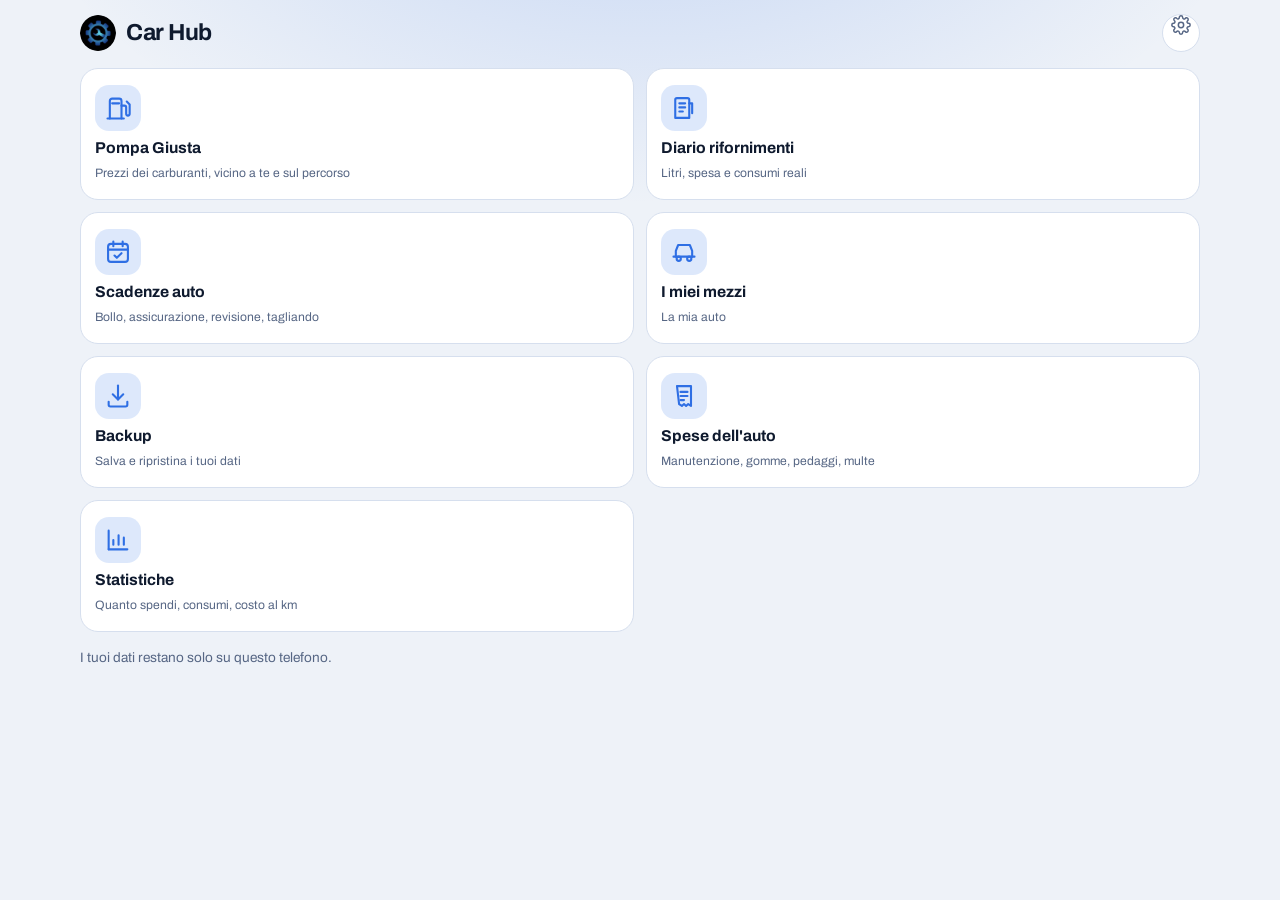
==== commit d5557f34: "Car Hub: app unica (manifest, nome e icona), Pompa Giusta come modulo con tasto per tornare al menu," ====
--- a/garage/index.html
+++ b/garage/index.html
@@ -3,13 +3,13 @@
 <head>
 <meta charset="utf-8">
 <meta name="viewport" content="width=device-width,initial-scale=1,viewport-fit=cover">
-<title>Garage</title>
-<meta name="description" content="Il tuo ambiente per auto e moto: scadenze, carburante e altro.">
+<title>Car Hub</title>
+<meta name="description" content="Il tuo ambiente per auto e moto: carburante, scadenze, rifornimenti e spese.">
 <meta name="theme-color" content="#070c16">
-<link rel="manifest" href="manifest.webmanifest">
+<link rel="manifest" href="../manifest.webmanifest">
 <link rel="icon" href="icons/icon-192.png" type="image/png">
 <link rel="apple-touch-icon" href="icons/apple-touch-icon.png">
-<meta name="apple-mobile-web-app-title" content="Garage">
+<meta name="apple-mobile-web-app-title" content="Car Hub">
 <link rel="preload" href="../fonts/archivo-latin-400-normal.woff2" as="font" type="font/woff2" crossorigin>
 <link rel="preload" href="../fonts/archivo-latin-600-normal.woff2" as="font" type="font/woff2" crossorigin>
 <script>
@@ -24,7 +24,8 @@
 <body class="gg">
 <div class="wrap">
   <header class="top">
-    <h1><img class="logo" src="icons/icon-192.png" alt="" width="36" height="36"><span id="ggTitle">Garage</span></h1>
+    <h1><img class="logo" src="icons/icon-192.png" alt="" width="36" height="36"><span id="ggTitle">Car Hub</span></h1>
+    <a class="icon-btn" id="btnOpz" href="../#opzioni" aria-label="Opzioni"><svg viewBox="0 0 24 24" width="20" height="20" fill="none" stroke="currentColor" stroke-width="1.8" stroke-linecap="round" stroke-linejoin="round" aria-hidden="true"><circle cx="12" cy="12" r="3.2"/><path d="M19.4 15a1.7 1.7 0 0 0 .3 1.9l.1.1a2 2 0 1 1-2.8 2.8l-.1-.1a1.7 1.7 0 0 0-1.9-.3 1.7 1.7 0 0 0-1 1.5V21a2 2 0 1 1-4 0v-.1a1.7 1.7 0 0 0-1.1-1.5 1.7 1.7 0 0 0-1.9.3l-.1.1a2 2 0 1 1-2.8-2.8l.1-.1a1.7 1.7 0 0 0 .3-1.9 1.7 1.7 0 0 0-1.5-1H3a2 2 0 1 1 0-4h.1a1.7 1.7 0 0 0 1.5-1.1 1.7 1.7 0 0 0-.3-1.9l-.1-.1a2 2 0 1 1 2.8-2.8l.1.1a1.7 1.7 0 0 0 1.9.3H9a1.7 1.7 0 0 0 1-1.5V3a2 2 0 1 1 4 0v.1a1.7 1.7 0 0 0 1 1.5 1.7 1.7 0 0 0 1.9-.3l.1-.1a2 2 0 1 1 2.8 2.8l-.1.1a1.7 1.7 0 0 0-.3 1.9V9a1.7 1.7 0 0 0 1.5 1H21a2 2 0 1 1 0 4h-.1a1.7 1.7 0 0 0-1.5 1z"/></svg></a>
     <button class="icon-btn" id="btnBack" type="button" aria-label="Torna al menu" hidden><svg viewBox="0 0 24 24" width="20" height="20" fill="none" stroke="currentColor" stroke-width="2" stroke-linecap="round" stroke-linejoin="round" aria-hidden="true"><path d="M15 5l-7 7 7 7"/></svg></button>
   </header>
 
@@ -61,7 +62,7 @@
         <b>Statistiche</b><small id="statSub">Quanto spendi, consumi, costo al km</small>
       </a>
     </div>
-    <p class="hint">Nome e grafica del menu sono provvisori: li decidiamo insieme. I tuoi dati restano solo su questo telefono.</p>
+    <p class="hint">I tuoi dati restano solo su questo telefono.</p>
   </section>
 
   <!-- SCADENZE -->
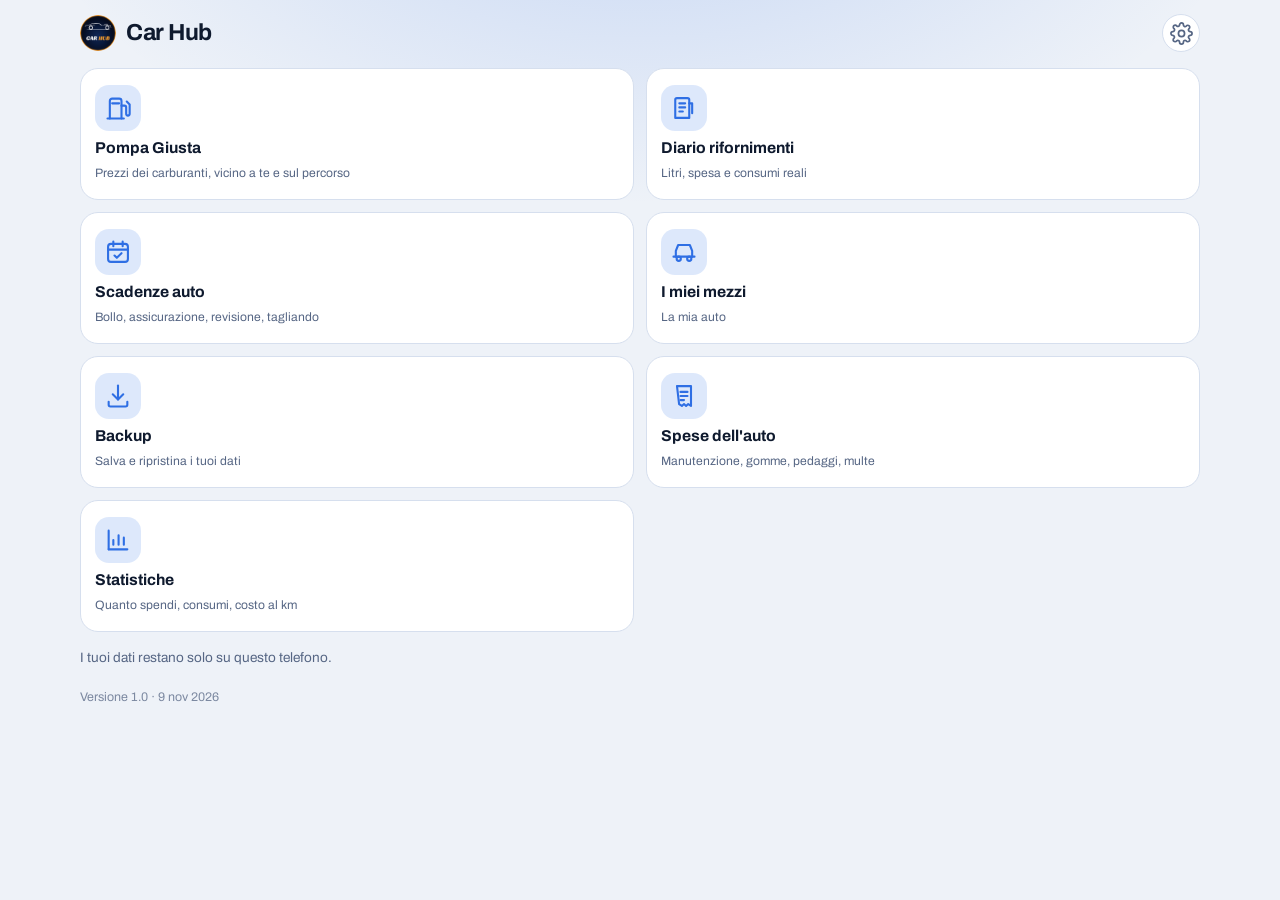
==== commit fac0653b: "Numero di versione nel menu e controllo aggiornamenti nelle Opzioni (non pubblicato) Co-Authored-By:" ====
--- a/garage/index.html
+++ b/garage/index.html
@@ -63,6 +63,7 @@
       </a>
     </div>
     <p class="hint">I tuoi dati restano solo su questo telefono.</p>
+    <p class="hint ver" id="appVer"></p>
   </section>
 
   <!-- SCADENZE -->
@@ -180,6 +181,7 @@
     </div>
   </section>
 </div>
+<script src="../version.js"></script>
 <script src="garage.js"></script>
 </body>
 </html>
--- a/style.css
+++ b/style.css
@@ -228,7 +228,8 @@
 
 /* ---- Aspetto: pulsanti in alto e finestra di scelta ---- */
 .hbtns{display:flex;gap:8px}
-.icon-btn svg{display:block;margin:auto}
+.icon-btn{display:inline-grid;place-items:center;padding:0;text-decoration:none;line-height:0}
+.icon-btn svg{display:block;margin:auto;width:23px;height:23px}
 .swatches{display:grid;grid-template-columns:repeat(4,1fr);gap:12px 8px}
 .swatches button{display:flex;flex-direction:column;align-items:center;gap:6px;border:0;background:transparent;cursor:pointer;font-size:.72rem;color:var(--muted);padding:0;min-width:0}
 .swatches i{width:52px;height:52px;border-radius:50%;border:2px solid var(--line);display:block;background-size:cover}
--- a/garage/garage.css
+++ b/garage/garage.css
@@ -69,3 +69,5 @@
 .vrow .vdot{width:10px;height:10px;border-radius:50%;flex:none}
 .vrow .vi{flex:1;min-width:0;display:flex;flex-direction:column;gap:2px}
 .vrow .vi small{color:var(--muted);font-size:.76rem}
+
+.ver{margin-top:4px;font-size:.78rem;opacity:.75}
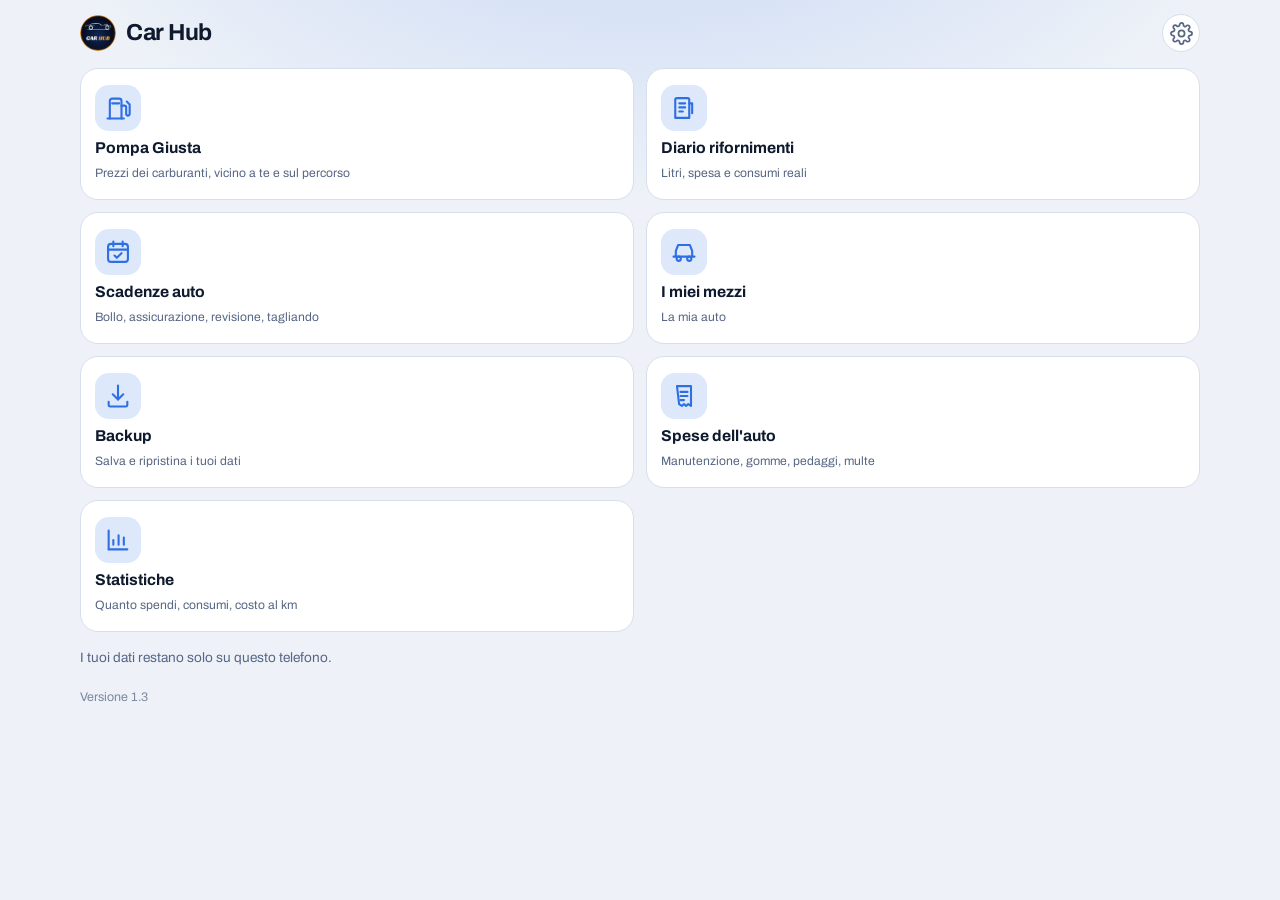
==== commit a5daa2f5: "Struttura Car Hub: menu alla radice, Pompa Giusta in pompa/, versione 1.3 (non pubblicato) Co-Author" ====
--- a/garage/index.html
+++ b/garage/index.html
@@ -2,186 +2,10 @@
 <html lang="it">
 <head>
 <meta charset="utf-8">
-<meta name="viewport" content="width=device-width,initial-scale=1,viewport-fit=cover">
+<meta name="viewport" content="width=device-width,initial-scale=1">
 <title>Car Hub</title>
-<meta name="description" content="Il tuo ambiente per auto e moto: carburante, scadenze, rifornimenti e spese.">
-<meta name="theme-color" content="#070c16">
-<link rel="manifest" href="../manifest.webmanifest">
-<link rel="icon" href="icons/icon-192.png" type="image/png">
-<link rel="apple-touch-icon" href="icons/apple-touch-icon.png">
-<meta name="apple-mobile-web-app-title" content="Car Hub">
-<link rel="preload" href="../fonts/archivo-latin-400-normal.woff2" as="font" type="font/woff2" crossorigin>
-<link rel="preload" href="../fonts/archivo-latin-600-normal.woff2" as="font" type="font/woff2" crossorigin>
-<script>
-/* stessi colori scelti in Pompa Giusta (stesso telefono, stessa memoria) */
-(function(){var m='auto',a='blu';try{var t=JSON.parse(localStorage.getItem('pg.theme')||'{}');if(t.mode)m=t.mode;if(t.accent)a=t.accent}catch(e){}
-var d=m==='auto'?(window.matchMedia&&matchMedia('(prefers-color-scheme: light)').matches?'light':'dark'):m;
-var r=document.documentElement;r.dataset.theme=d;r.dataset.accent=a})();
-</script>
-<link rel="stylesheet" href="../style.css">
-<link rel="stylesheet" href="garage.css">
+<meta http-equiv="refresh" content="0;url=../">
+<script>location.replace('../' + location.hash);</script>
 </head>
-<body class="gg">
-<div class="wrap">
-  <header class="top">
-    <h1><img class="logo" src="icons/icon-192.png" alt="" width="36" height="36"><span id="ggTitle">Car Hub</span></h1>
-    <a class="icon-btn" id="btnOpz" href="../#opzioni" aria-label="Opzioni"><svg viewBox="0 0 24 24" width="20" height="20" fill="none" stroke="currentColor" stroke-width="1.8" stroke-linecap="round" stroke-linejoin="round" aria-hidden="true"><circle cx="12" cy="12" r="3.2"/><path d="M19.4 15a1.7 1.7 0 0 0 .3 1.9l.1.1a2 2 0 1 1-2.8 2.8l-.1-.1a1.7 1.7 0 0 0-1.9-.3 1.7 1.7 0 0 0-1 1.5V21a2 2 0 1 1-4 0v-.1a1.7 1.7 0 0 0-1.1-1.5 1.7 1.7 0 0 0-1.9.3l-.1.1a2 2 0 1 1-2.8-2.8l.1-.1a1.7 1.7 0 0 0 .3-1.9 1.7 1.7 0 0 0-1.5-1H3a2 2 0 1 1 0-4h.1a1.7 1.7 0 0 0 1.5-1.1 1.7 1.7 0 0 0-.3-1.9l-.1-.1a2 2 0 1 1 2.8-2.8l.1.1a1.7 1.7 0 0 0 1.9.3H9a1.7 1.7 0 0 0 1-1.5V3a2 2 0 1 1 4 0v.1a1.7 1.7 0 0 0 1 1.5 1.7 1.7 0 0 0 1.9-.3l.1-.1a2 2 0 1 1 2.8 2.8l-.1.1a1.7 1.7 0 0 0-.3 1.9V9a1.7 1.7 0 0 0 1.5 1H21a2 2 0 1 1 0 4h-.1a1.7 1.7 0 0 0-1.5 1z"/></svg></a>
-    <button class="icon-btn" id="btnBack" type="button" aria-label="Torna al menu" hidden><svg viewBox="0 0 24 24" width="20" height="20" fill="none" stroke="currentColor" stroke-width="2" stroke-linecap="round" stroke-linejoin="round" aria-hidden="true"><path d="M15 5l-7 7 7 7"/></svg></button>
-  </header>
-
-  <!-- MENU -->
-  <section id="vMenu" class="gview">
-    <p class="hint" id="menuAlert" hidden></p>
-    <div class="gtiles">
-      <a class="gtile" href="../">
-        <span class="gi"><svg viewBox="0 0 24 24" width="28" height="28" fill="none" stroke="currentColor" stroke-width="1.8" stroke-linecap="round" stroke-linejoin="round" aria-hidden="true"><path d="M5 21V6a2 2 0 0 1 2-2h6a2 2 0 0 1 2 2v15"/><path d="M3 21h14"/><path d="M7 8h6"/><path d="M15 10h2.5a1.5 1.5 0 0 1 1.5 1.5V17a1.5 1.5 0 0 0 3 0V9l-2.5-2.5"/></svg></span>
-        <b>Pompa Giusta</b><small>Prezzi dei carburanti, vicino a te e sul percorso</small>
-      </a>
-      <a class="gtile" href="#diario" id="tileDiario">
-        <span class="gi"><svg viewBox="0 0 24 24" width="28" height="28" fill="none" stroke="currentColor" stroke-width="1.8" stroke-linecap="round" stroke-linejoin="round" aria-hidden="true"><path d="M6 3.5h9a1.5 1.5 0 0 1 1.5 1.5v15.5H4.5V5A1.5 1.5 0 0 1 6 3.5z"/><path d="M8 8h5M8 11.5h5M8 15h3"/><path d="M16.5 8H19v8.5"/></svg></span>
-        <b>Diario rifornimenti</b><small id="diaSub">Litri, spesa e consumi reali</small>
-      </a>
-      <a class="gtile" href="#scadenze" id="tileScad">
-        <span class="gi"><svg viewBox="0 0 24 24" width="28" height="28" fill="none" stroke="currentColor" stroke-width="1.8" stroke-linecap="round" stroke-linejoin="round" aria-hidden="true"><rect x="3.5" y="5" width="17" height="15.5" rx="2.5"/><path d="M8 3v4M16 3v4M3.5 10h17"/><path d="M9 15l2 2 4-4"/></svg></span>
-        <b>Scadenze auto</b><small id="scadSub">Bollo, assicurazione, revisione, tagliando</small><em class="badge" id="scadBadge" hidden></em>
-      </a>
-      <a class="gtile" href="#mezzi" id="tileMezzi">
-        <span class="gi"><svg viewBox="0 0 24 24" width="28" height="28" fill="none" stroke="currentColor" stroke-width="1.8" stroke-linecap="round" stroke-linejoin="round" aria-hidden="true"><path d="M5 16v-5l2-5h10l2 5v5"/><path d="M3 16h18"/><circle cx="7.5" cy="17.8" r="1.8"/><circle cx="16.5" cy="17.8" r="1.8"/></svg></span>
-        <b>I miei mezzi</b><small id="mezziSub">Auto e moto</small>
-      </a>
-      <a class="gtile" href="#backup">
-        <span class="gi"><svg viewBox="0 0 24 24" width="28" height="28" fill="none" stroke="currentColor" stroke-width="1.8" stroke-linecap="round" stroke-linejoin="round" aria-hidden="true"><path d="M12 3v12"/><path d="M7.5 10.5L12 15l4.5-4.5"/><path d="M4 17v2.5A1.5 1.5 0 0 0 5.5 21h13a1.5 1.5 0 0 0 1.5-1.5V17"/></svg></span>
-        <b>Backup</b><small>Salva e ripristina i tuoi dati</small>
-      </a>
-      <a class="gtile" href="#spese" id="tileSpese">
-        <span class="gi"><svg viewBox="0 0 24 24" width="28" height="28" fill="none" stroke="currentColor" stroke-width="1.8" stroke-linecap="round" stroke-linejoin="round" aria-hidden="true"><path d="M6 3.5h12v17l-2.4-1.6-1.8 1.6-1.8-1.6-1.8 1.6-2.4-1.6z"/><path d="M9 8.5h6M9 12h6"/><path d="M9 15.5h3"/></svg></span>
-        <b>Spese dell'auto</b><small id="spesaSub">Manutenzione, gomme, pedaggi, multe</small>
-      </a>
-      <a class="gtile" href="#statistiche" id="tileStat">
-        <span class="gi"><svg viewBox="0 0 24 24" width="28" height="28" fill="none" stroke="currentColor" stroke-width="1.8" stroke-linecap="round" stroke-linejoin="round" aria-hidden="true"><path d="M4 20V4"/><path d="M4 20h16"/><path d="M8 16v-4M12.5 16V8M17 16v-6"/></svg></span>
-        <b>Statistiche</b><small id="statSub">Quanto spendi, consumi, costo al km</small>
-      </a>
-    </div>
-    <p class="hint">I tuoi dati restano solo su questo telefono.</p>
-    <p class="hint ver" id="appVer"></p>
-  </section>
-
-  <!-- SCADENZE -->
-  <section id="vScad" class="gview" hidden>
-    <div class="panel vbar" data-vbar></div>
-    <p class="verdict" id="scadSum"></p>
-    <p class="msg" id="scadMsg" role="status" aria-live="polite"></p>
-    <div id="dlList" class="gdl"></div>
-    <p class="hint">Imposta la prossima data di ogni scadenza: l'app ti dice quanto manca. Con «Rinnovata» sposti la data avanti del periodo scelto. Gli avvisi compaiono quando apri l'app.</p>
-  </section>
-
-  <!-- DIARIO -->
-  <section id="vDiario" class="gview" hidden>
-    <div class="panel vbar" data-vbar></div>
-    <form class="panel og" id="fillForm" autocomplete="off">
-      <h3 id="fillTitle">Nuovo rifornimento</h3>
-      <div class="grid">
-        <div class="field"><span>Data</span><input id="fDate" type="date" required></div>
-        <div class="field"><span>Chilometri</span><input id="fKm" type="number" inputmode="numeric" min="0" step="1" placeholder="Contachilometri" required></div>
-        <div class="field"><span>Litri</span><input id="fL" type="number" inputmode="decimal" min="0" step="0.01" placeholder="Es. 38,52" required></div>
-        <div class="field"><span>Totale pagato (€)</span><input id="fTot" type="number" inputmode="decimal" min="0" step="0.01" placeholder="Es. 72,40" required></div>
-        <div class="field"><span>Carburante</span><select id="fFuel"><option value="B">Benzina</option><option value="D">Gasolio</option><option value="G">GPL</option><option value="M">Metano</option></select></div>
-        <div class="field"><span>Prezzo calcolato</span><div class="calc" id="fPrice">—</div></div>
-        <div class="field wide"><span>Distributore o nota (facoltativo)</span><input id="fNote" type="text" maxlength="60" placeholder="Es. Tamoil Via Aurelia" autocomplete="off"></div>
-      </div>
-      <label class="tg"><span>Pieno completo<small>Spegni se hai messo solo una parte: i consumi restano giusti</small></span><input type="checkbox" id="fFull" checked></label>
-      <div class="inline"><button class="btn" type="submit" id="btnFill">Salva il rifornimento</button><button class="btn ghost" type="button" id="btnFillCancel" hidden>Annulla modifica</button></div>
-      <p class="msg" id="fillMsg" role="status" aria-live="polite"></p>
-    </form>
-    <div class="panel og" id="diaStats" hidden>
-      <h3>Riepilogo</h3>
-      <div class="gstats" id="statsGrid"></div>
-      <p class="hint" id="statsNote"></p>
-    </div>
-    <div id="fillList" class="fl"></div>
-  </section>
-
-  <!-- MEZZI -->
-  <section id="vMezzi" class="gview" hidden>
-    <div class="panel og">
-      <h3>I tuoi mezzi</h3>
-      <div class="vlist" id="vehList"></div>
-      <button class="btn" id="btnAddVeh" type="button">Aggiungi un mezzo</button>
-    </div>
-    <div class="panel og">
-      <h3>Dati del mezzo selezionato</h3>
-      <div class="grid">
-        <div class="field wide"><span>Nome</span><input id="vName" type="text" placeholder="Es. Panda, Vespa" maxlength="40" autocomplete="off"></div>
-        <div class="field"><span>Tipo</span>
-          <div class="seg" id="vType" role="group" aria-label="Tipo"><button type="button" data-t="auto">Auto</button><button type="button" data-t="moto">Moto</button></div></div>
-        <div class="field"><span>Targa (facoltativa)</span><input id="vPlate" type="text" placeholder="AB123CD" maxlength="10" autocomplete="off" autocapitalize="characters"></div>
-        <div class="field wide"><span>Chilometri attuali (facoltativi)</span><input id="vKm" type="number" inputmode="numeric" min="0" step="1" placeholder="Es. 84500"></div>
-      </div>
-    </div>
-    <div class="panel og">
-      <h3>Elimina</h3>
-      <p class="hint" id="delHint">Elimina questo mezzo con le sue scadenze e il suo diario dei rifornimenti. Non si può annullare: fai prima un backup se vuoi tenerne una copia.</p>
-      <button class="btn ghost danger" id="btnDelVeh" type="button">Elimina questo mezzo</button>
-    </div>
-  </section>
-
-  <!-- SPESE -->
-  <section id="vSpese" class="gview" hidden>
-    <div class="panel vbar" data-vbar></div>
-    <form class="panel og" id="expForm" autocomplete="off">
-      <h3 id="expTitle">Nuova spesa</h3>
-      <div class="grid">
-        <div class="field"><span>Data</span><input id="eDate" type="date" required></div>
-        <div class="field"><span>Importo (€)</span><input id="eAmt" type="number" inputmode="decimal" min="0" step="0.01" placeholder="Es. 120,00" required></div>
-        <div class="field wide"><span>Categoria</span><select id="eCat"></select></div>
-        <div class="field"><span>Chilometri (facoltativi)</span><input id="eKm" type="number" inputmode="numeric" min="0" step="1" placeholder="Contachilometri"></div>
-        <div class="field"><span>Nota (facoltativa)</span><input id="eNote" type="text" maxlength="60" placeholder="Es. Pneumatici invernali" autocomplete="off"></div>
-      </div>
-      <div class="inline"><button class="btn" type="submit" id="btnExp">Salva la spesa</button><button class="btn ghost" type="button" id="btnExpCancel" hidden>Annulla modifica</button></div>
-      <p class="msg" id="expMsg" role="status" aria-live="polite"></p>
-    </form>
-    <div class="panel og" id="expStats" hidden>
-      <h3>Riepilogo</h3>
-      <div class="gstats" id="expGrid"></div>
-      <p class="hint">Qui ci sono le spese diverse dal carburante. Il carburante lo trovi nel Diario rifornimenti e nelle Statistiche.</p>
-    </div>
-    <div id="expList" class="fl"></div>
-  </section>
-
-  <!-- STATISTICHE -->
-  <section id="vStat" class="gview" hidden>
-    <div class="panel vbar" data-vbar="stat"></div>
-    <div class="field"><span>Periodo</span>
-      <div class="seg" id="stPeriod" role="group" aria-label="Periodo"><button type="button" data-p="30">30 giorni</button><button type="button" data-p="365">12 mesi</button><button type="button" data-p="all">Sempre</button></div></div>
-    <p class="empty" id="stEmpty" hidden>Registra qualche rifornimento o spesa per vedere le statistiche di questo mezzo.</p>
-    <div id="stBody" class="gview">
-      <div class="gstats" id="stCards"></div>
-      <div class="panel og" id="stVehBox" hidden><h3>Confronto tra i mezzi</h3><div id="stVeh" class="vtable"></div></div>
-      <div class="panel og"><h3>Spesa mese per mese</h3><div id="stMonths" class="chart"></div></div>
-      <div class="panel og"><h3>Come si divide la spesa</h3><div id="stBreak" class="bars"></div></div>
-      <div class="panel og"><h3>Consumo nel tempo</h3><div id="stCons" class="chart"></div></div>
-      <p class="hint" id="stNote"></p>
-    </div>
-  </section>
-
-  <!-- BACKUP -->
-  <section id="vBackup" class="gview" hidden>
-    <div class="panel og">
-      <h3>Salva i tuoi dati</h3>
-      <p class="hint">Crea un file con le scadenze del tuo mezzo e tutte le impostazioni di Pompa Giusta (zona, preferiti, colori). Conservalo in un posto sicuro, per esempio nel Drive o inviandolo a te stesso.</p>
-      <button class="btn" id="btnExport" type="button">Scarica il file di backup</button>
-      <p class="msg" id="expMsg" role="status" aria-live="polite"></p>
-    </div>
-    <div class="panel og">
-      <h3>Ripristina da un file</h3>
-      <p class="hint">Scegli un file di backup salvato in precedenza. I dati di questo telefono verranno sostituiti da quelli del file.</p>
-      <div class="drop"><span id="impName">Nessun file scelto</span><label class="btn small" for="impFile">Scegli il file</label><input id="impFile" type="file" accept=".json,application/json"></div>
-      <button class="btn ghost" id="btnImport" type="button" hidden>Sostituisci i dati con quelli del file</button>
-      <p class="msg" id="impMsg" role="status" aria-live="polite"></p>
-    </div>
-  </section>
-</div>
-<script src="../version.js"></script>
-<script src="garage.js"></script>
-</body>
+<body><p><a href="../">Vai a Car Hub</a></p></body>
 </html>
